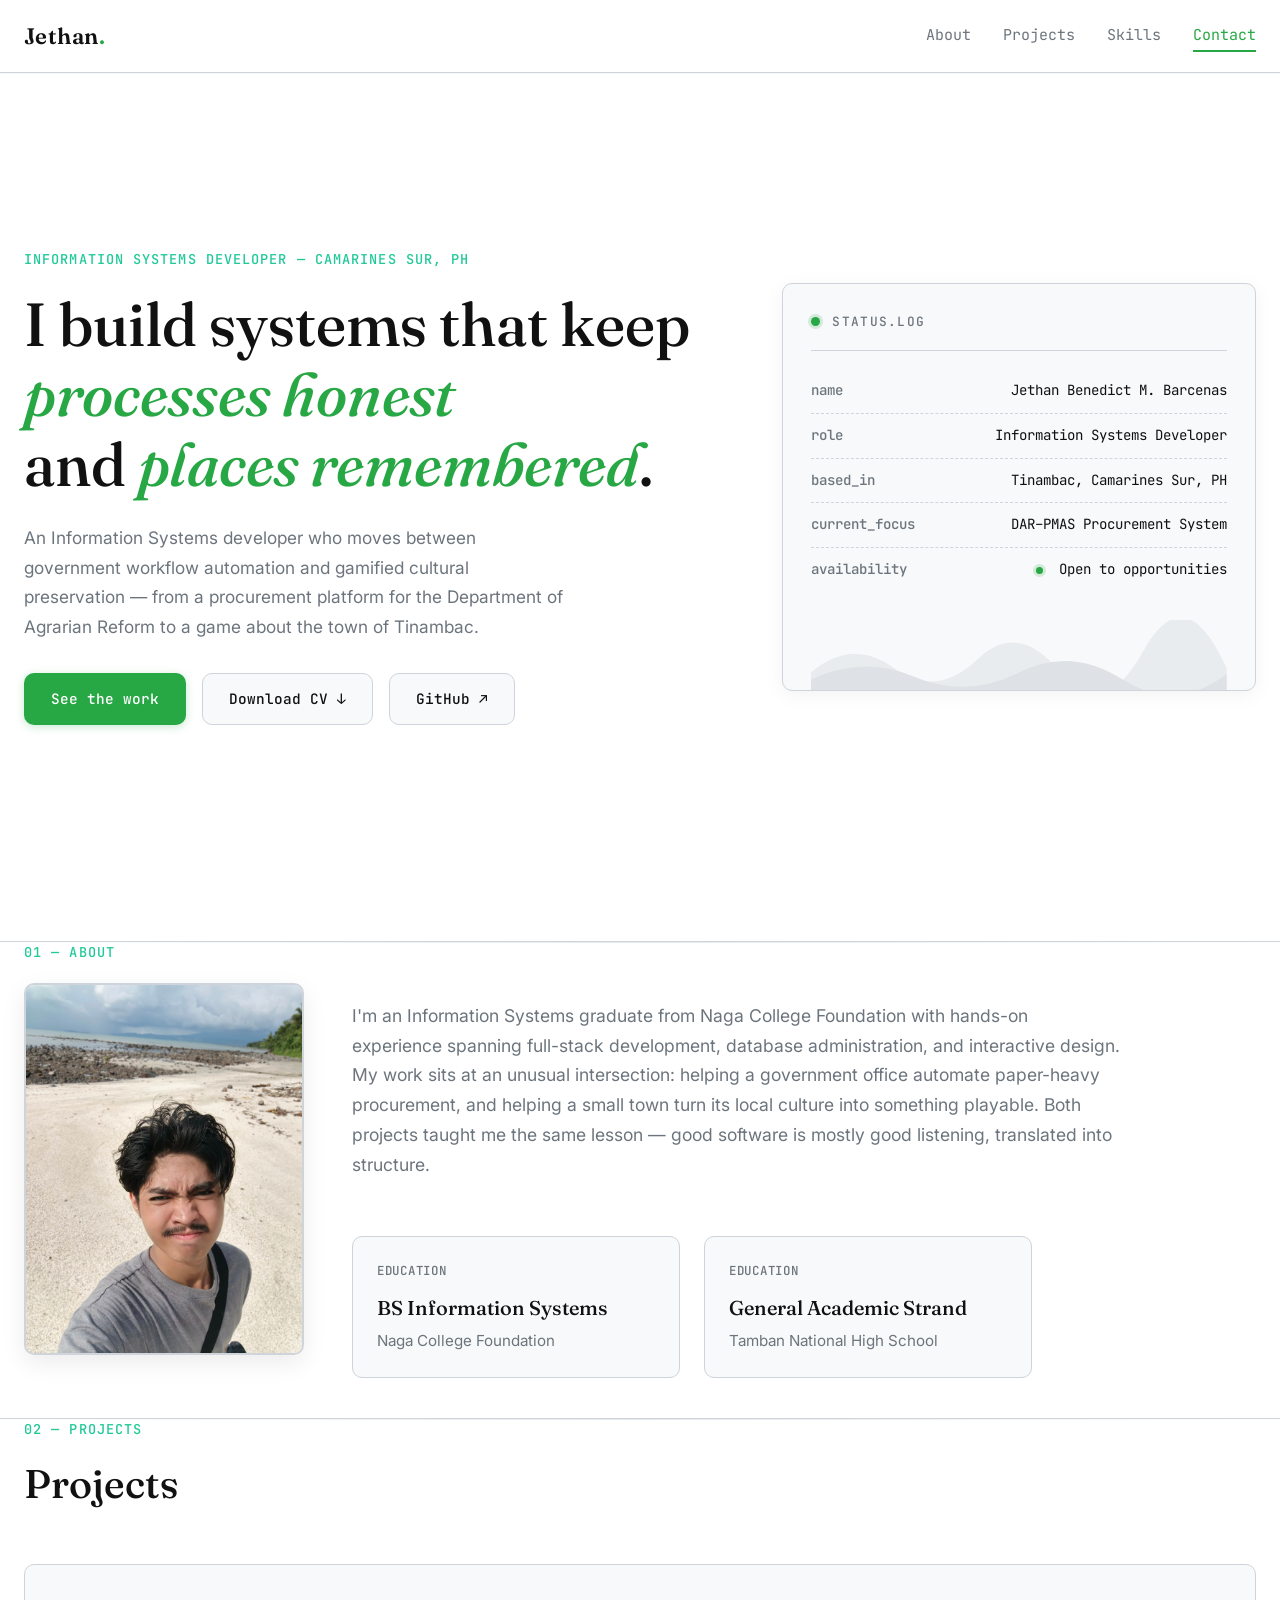
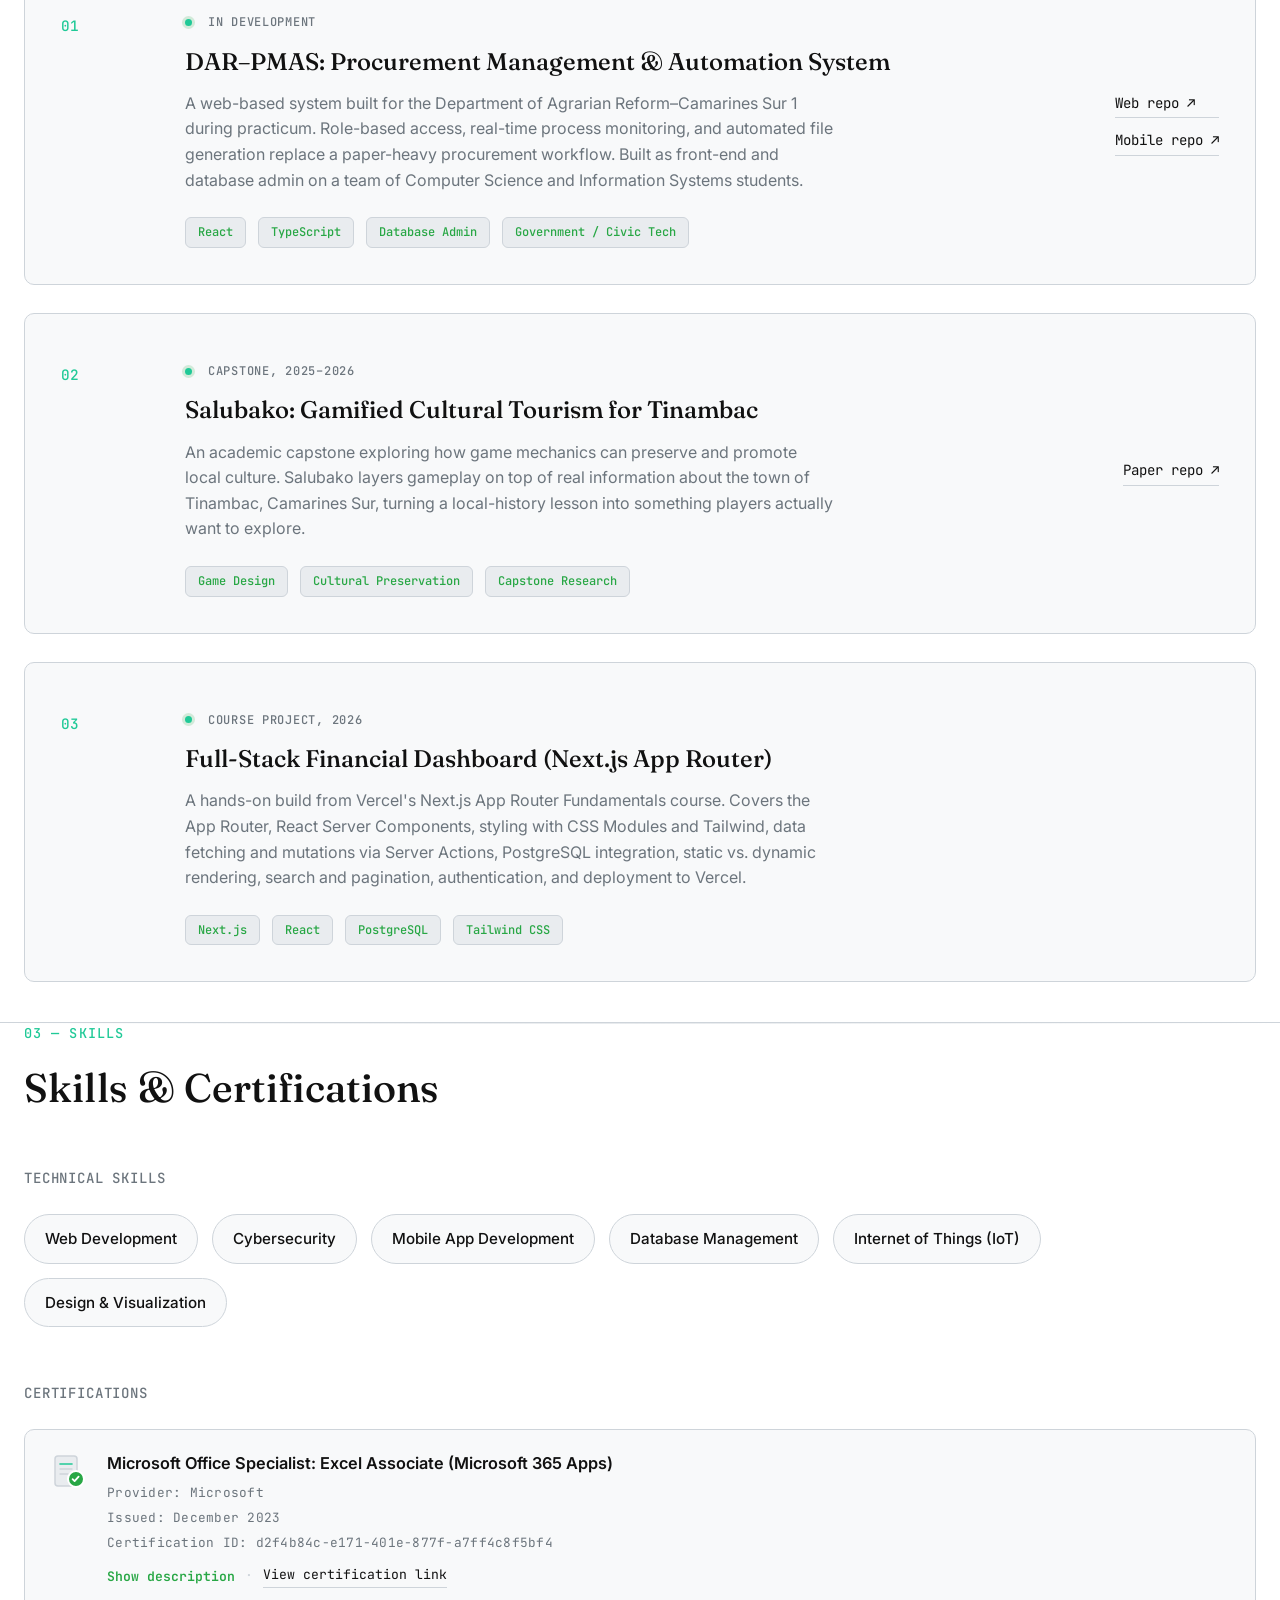
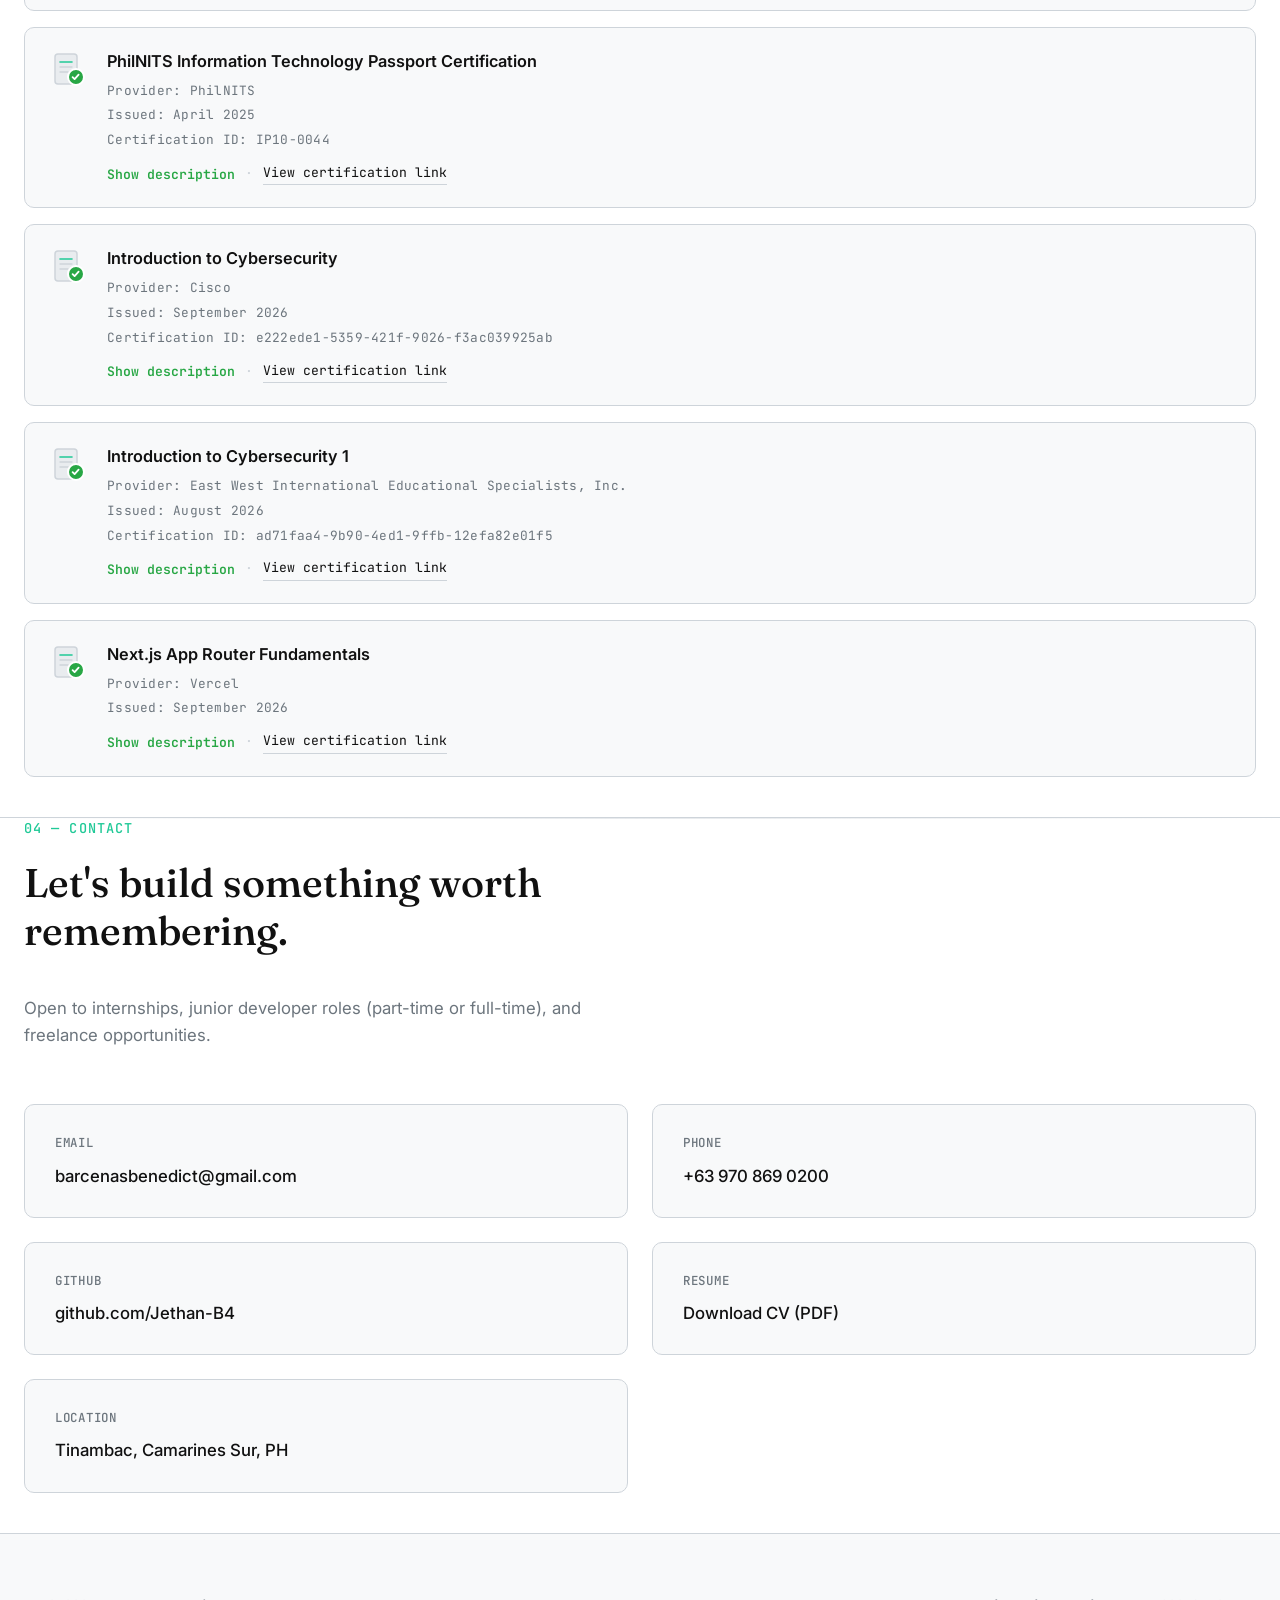
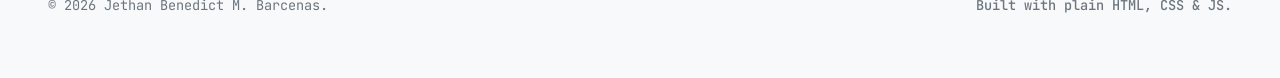
==== index.html @ 7f9ec807 "Added favicon" ====
<!DOCTYPE html>
<html lang="en">
<head>
  <meta charset="UTF-8" />
  <meta name="viewport" content="width=device-width, initial-scale=1.0" />
  <title>Jethan Benedict Barcenas — Information Systems Developer</title>
  <meta name="description" content="Portfolio of Jethan Benedict M. Barcenas, an Information Systems developer building civic and cultural software from Camarines Sur, Philippines." />

  <!-- Fonts: Fraunces (display), Inter (body), JetBrains Mono (labels/data) -->
  <link rel="preconnect" href="https://fonts.googleapis.com">
  <link rel="preconnect" href="https://fonts.gstatic.com" crossorigin>
  <link href="https://fonts.googleapis.com/css2?family=Fraunces:ital,opsz,wght@0,9..144,400;0,9..144,500;0,9..144,600;1,9..144,500&family=Inter:wght@400;500;600&family=JetBrains+Mono:wght@400;500&display=swap" rel="stylesheet">
  <link rel="icon" href="public/favicon_portfolio_jb.png" type="image/png" />

  <link rel="stylesheet" href="styles.css" />
</head>
<body>

  <!-- ============ NAV ============ -->
  <header class="site-header">
    <div class="wrap header-inner">
      <a href="#top" class="brand">Jethan<span class="brand-dot">.</span></a>

      <nav class="nav" id="nav">
        <a href="#about">About</a>
        <a href="#work">Projects</a>
        <a href="#skills">Skills</a>
        <a href="#contact">Contact</a>
      </nav>

      <button class="nav-toggle" id="navToggle" aria-label="Toggle navigation" aria-expanded="false">
        <span></span><span></span><span></span>
      </button>
    </div>
  </header>

  <main id="top">

    <!-- ============ HERO ============ -->
    <section class="hero wrap" id="hero">
      <div class="hero-text">
        <p class="eyebrow">Information Systems Developer &mdash; Camarines Sur, PH</p>
        <h1 class="hero-title">
          I build systems that keep <em>processes honest</em><br class="lb" />
          and <em>places remembered</em>.
        </h1>
        <p class="hero-sub">
          An Information Systems developer who moves between government workflow automation
          and gamified cultural preservation &mdash; from a procurement platform for the
          Department of Agrarian Reform to a game about the town of Tinambac.
        </p>
        <div class="hero-actions">
          <a href="#work" class="btn btn-primary">See the work</a>
          <a href="/public/ats-cv.pdf" download="Jethan-Barcenas-CV.pdf" class="btn btn-ghost">Download CV ↓</a>
          <a href="https://github.com/Jethan-B4" target="_blank" rel="noopener" class="btn btn-ghost">GitHub ↗</a>
        </div>
      </div>

      <!-- Signature element: system status readout -->
      <div class="status-panel" aria-label="Profile summary">
        <div class="status-row status-head">
          <span class="dot dot-live"></span>
          <span>STATUS.LOG</span>
        </div>
        <dl class="status-list">
          <div class="status-item">
            <dt>name</dt>
            <dd>Jethan Benedict M. Barcenas</dd>
          </div>
          <div class="status-item">
            <dt>role</dt>
            <dd>Information Systems Developer</dd>
          </div>
          <div class="status-item">
            <dt>based_in</dt>
            <dd>Tinambac, Camarines Sur, PH</dd>
          </div>
          <div class="status-item">
            <dt>current_focus</dt>
            <dd>DAR&ndash;PMAS Procurement System</dd>
          </div>
          <div class="status-item">
            <dt>availability</dt>
            <dd><span class="dot dot-live small"></span> Open to opportunities</dd>
          </div>
        </dl>
        <svg class="contour" viewBox="0 0 400 80" preserveAspectRatio="none" aria-hidden="true">
          <path d="M0 60 Q 40 20 80 55 T 160 45 T 240 60 T 320 35 T 400 55 V80 H0 Z" fill="var(--surface-2)"/>
          <path d="M0 68 Q 50 40 100 65 T 200 60 T 300 68 T 400 62 V80 H0 Z" fill="var(--surface-3)"/>
        </svg>
      </div>
    </section>

    <!-- ============ ABOUT ============ -->
    <section class="about wrap" id="about">
      <p class="section-label">01 — About</p>
      <div class="about-content">
        <div class="about-photo">
          <img src="public/pfp.jpg" alt="Jethan Benedict Barcenas" class="profile-photo" />
        </div>
        <div class="about-text-content">
          <p class="about-text">
            I'm an Information Systems graduate from Naga College Foundation with hands-on experience
            spanning full-stack development, database administration, and interactive design. My work
            sits at an unusual intersection: helping a government office automate paper-heavy procurement,
            and helping a small town turn its local culture into something playable. Both projects taught
            me the same lesson &mdash; good software is mostly good listening, translated into structure.
          </p>
          <div class="about-grid">
            <div class="about-card">
              <p class="about-card-label">Education</p>
              <p class="about-card-title">BS Information Systems</p>
              <p class="about-card-sub">Naga College Foundation</p>
            </div>
            <div class="about-card">
              <p class="about-card-label">Education</p>
              <p class="about-card-title">General Academic Strand</p>
              <p class="about-card-sub">Tamban National High School</p>
            </div>
          </div>
        </div>
      </div>
    </section>

    <!-- ============ WORK / PROJECTS ============ -->
    <section class="work wrap" id="work">
      <p class="section-label">02 — Projects</p>
      <h2 class="section-title">Projects</h2>

      <!-- Project cards are rendered by script.js from the PROJECTS array,
           so you can add/edit a project by editing only the data in script.js -->
      <div class="project-list" id="projectList"></div>
    </section>

    <!-- ============ SKILLS ============ -->
    <section class="skills wrap" id="skills">
      <p class="section-label">03 — Skills</p>
      <h2 class="section-title">Skills &amp; Certifications</h2>

      <div class="skills-grid">
        <div class="skills-col">
          <p class="skills-col-title">Technical Skills</p>
          <!-- Edit SKILLS array in script.js to change these -->
          <ul class="tag-list" id="skillList"></ul>
        </div>
        <div class="skills-col">
          <p class="skills-col-title">Certifications</p>
          <!-- Edit CERTS array in script.js to change these -->
          <ul class="stamp-list" id="certList"></ul>
        </div>
      </div>
    </section>

    <!-- ============ CONTACT ============ -->
    <section class="contact wrap" id="contact">
      <p class="section-label">04 — Contact</p>
      <h2 class="section-title contact-title">Let's build something worth remembering.</h2>
      <p class="contact-sub">Open to internships, junior developer roles (part-time or full-time), and freelance opportunities.</p>

      <div class="contact-grid">
        <a class="contact-link" href="mailto:barcenasbenedict@gmail.com" id="emailLink">
          <span class="contact-link-label">Email</span>
          <span class="contact-link-value">barcenasbenedict@gmail.com</span>
        </a>
        <a class="contact-link" href="tel:+639708690200">
          <span class="contact-link-label">Phone</span>
          <span class="contact-link-value">+63 970 869 0200</span>
        </a>
        <a class="contact-link" href="https://github.com/Jethan-B4" target="_blank" rel="noopener">
          <span class="contact-link-label">GitHub</span>
          <span class="contact-link-value">github.com/Jethan-B4</span>
        </a>
        <a class="contact-link" href="ats-cv.pdf" download="Jethan-Barcenas-CV.pdf">
          <span class="contact-link-label">Resume</span>
          <span class="contact-link-value">Download CV (PDF)</span>
        </a>
        <div class="contact-link contact-link-static">
          <span class="contact-link-label">Location</span>
          <span class="contact-link-value">Tinambac, Camarines Sur, PH</span>
        </div>
      </div>
    </section>

  </main>

  <footer class="site-footer">
    <div class="wrap footer-inner">
      <p>© <span id="year"></span> Jethan Benedict M. Barcenas.</p>
      <p class="footer-note">Built with plain HTML, CSS &amp; JS.</p>
    </div>
  </footer>

  <script src="script.js"></script>
</body>
</html>
---- styles.css ----
/* =========================================================
   DESIGN TOKENS
   Edit the values below to re-theme the entire site.
   ========================================================= */
:root {
  /* Colors */
  --bg: #ffffff;            /* white background */
  --surface: #f8f9fa;       /* card background */
  --surface-2: #e9ecef;     /* contour layer 1 */
  --surface-3: #dee2e6;     /* contour layer 2 */
  --border: #ced4da;

  --text: #111111;          /* black main text */
  --text-muted: #6c757d;

  --accent: #28a745;        /* green */
  --accent-soft: #5cb85c;
  --accent-2: #20c997;      /* teal green */

  /* Type */
  --font-display: "Fraunces", Georgia, serif;
  --font-body: "Inter", system-ui, -apple-system, sans-serif;
  --font-mono: "JetBrains Mono", ui-monospace, Menlo, monospace;

  /* Layout */
  --wrap: 100%;
  --radius: 10px;
}

/* =========================================================
   RESET & BASE
   ========================================================= */
* { box-sizing: border-box; }

html {
  scroll-behavior: smooth;
}

@media (prefers-reduced-motion: reduce) {
  html { scroll-behavior: auto; }
  * { animation-duration: 0.001ms !important; animation-iteration-count: 1 !important; transition-duration: 0.001ms !important; }
}

body {
  margin: 0;
  background: var(--bg);
  color: var(--text);
  font-family: var(--font-body);
  line-height: 1.55;
  -webkit-font-smoothing: antialiased;
}

a { color: inherit; text-decoration: none; }
ul { list-style: none; margin: 0; padding: 0; }

.wrap {
  max-width: var(--wrap);
  margin: 0 auto;
  padding: 0 24px;
}

:focus-visible {
  outline: 2px solid var(--accent);
  outline-offset: 4px;
}

/* =========================================================
   HEADER / NAV
   ========================================================= */
.site-header {
  position: sticky;
  top: 0;
  z-index: 50;
  background: rgba(255, 255, 255, 0.9);
  backdrop-filter: blur(12px);
  border-bottom: 1px solid var(--border);
  box-shadow: 0 1px 0 rgba(0, 0, 0, 0.03);
}

.header-inner {
  display: flex;
  align-items: center;
  justify-content: space-between;
  height: 72px;
}

.brand {
  font-family: var(--font-display);
  font-weight: 600;
  font-size: 1.4rem;
  letter-spacing: 0.02em;
  transition: color 0.2s ease;
}
.brand:hover { color: var(--accent); }
.brand-dot { color: var(--accent); }

.nav {
  display: flex;
  gap: 32px;
  font-size: 0.94rem;
  font-family: var(--font-mono);
}

.nav a {
  color: var(--text-muted);
  transition: color 0.2s ease;
  position: relative;
}
.nav a:hover { color: var(--accent); }
.nav a.is-active { color: var(--accent); }
.nav a::after {
  content: '';
  position: absolute;
  bottom: -4px;
  left: 0;
  width: 0;
  height: 2px;
  background: var(--accent);
  transition: width 0.2s ease;
}
.nav a:hover::after { width: 100%; }
.nav a.is-active::after { width: 100%; }

.nav-toggle {
  display: none;
  flex-direction: column;
  gap: 6px;
  background: none;
  border: none;
  cursor: pointer;
  padding: 10px;
  border-radius: 6px;
  transition: background 0.2s ease;
}
.nav-toggle:hover { background: var(--surface-2); }
.nav-toggle span {
  width: 24px;
  height: 2px;
  background: var(--text);
  display: block;
  transition: background 0.2s ease;
}

/* =========================================================
   HERO
   ========================================================= */
.hero {
  display: grid;
  grid-template-columns: 1.2fr 0.8fr;
  gap: 48px;
  align-items: center;
  padding: 48px 24px;
  /* Desktop: fill exactly what's left below the 72px sticky header,
     so the whole hero is visible without scrolling. Overridden back
     to a natural, scrollable height on mobile below. */
  min-height: calc(100vh - 72px);
}

.eyebrow {
  font-family: var(--font-mono);
  color: var(--accent-2);
  font-size: 0.85rem;
  letter-spacing: 0.08em;
  text-transform: uppercase;
  margin: 0 0 20px;
  font-weight: 500;
}

.hero-title {
  font-family: var(--font-display);
  font-weight: 500;
  font-size: clamp(2.5rem, 5vw, 3.8rem);
  line-height: 1.15;
  margin: 0 0 24px;
}
.hero-title em {
  font-style: italic;
  color: var(--accent);
}

.hero-sub {
  color: var(--text-muted);
  max-width: 50ch;
  font-size: 1.08rem;
  line-height: 1.7;
  margin: 0 0 32px;
}

.hero-actions {
  display: flex;
  gap: 16px;
  flex-wrap: wrap;
}

.btn {
  display: inline-flex;
  align-items: center;
  gap: 8px;
  padding: 14px 26px;
  border-radius: var(--radius);
  font-family: var(--font-mono);
  font-size: 0.9rem;
  transition: transform 0.2s ease, background 0.2s ease, border-color 0.2s ease, box-shadow 0.2s ease;
  border: 1px solid transparent;
  font-weight: 500;
}
.btn-primary {
  background: var(--accent);
  color: #ffffff;
  box-shadow: 0 2px 8px rgba(40, 167, 69, 0.25);
}
.btn-primary:hover { transform: translateY(-2px); background: var(--accent-soft); box-shadow: 0 4px 12px rgba(40, 167, 69, 0.35); }

.btn-ghost {
  border-color: var(--border);
  color: var(--text);
  background: var(--surface);
}
.btn-ghost:hover { border-color: var(--accent); color: var(--accent); background: var(--surface-2); }

/* --- Status panel (hero signature element) --- */
.status-panel {
  position: relative;
  background: var(--surface);
  border: 1px solid var(--border);
  border-radius: var(--radius);
  padding: 28px 28px 0;
  overflow: hidden;
  font-family: var(--font-mono);
  box-shadow: 0 4px 20px rgba(0, 0, 0, 0.05);
}

.status-row {
  display: flex;
  align-items: center;
  gap: 12px;
}

.status-head {
  font-size: 0.8rem;
  letter-spacing: 0.1em;
  color: var(--text-muted);
  padding-bottom: 18px;
  border-bottom: 1px solid var(--border);
  margin-bottom: 18px;
  font-weight: 500;
}

.dot {
  width: 9px;
  height: 9px;
  border-radius: 50%;
  background: var(--accent-2);
  box-shadow: 0 0 0 3px rgba(40, 167, 69, 0.18);
}
.dot-live { background: #28a745; box-shadow: 0 0 0 3px rgba(40, 167, 69, 0.18); }
.dot.small { width: 7px; height: 7px; display: inline-block; margin-right: 8px; }

.status-list { margin: 0; padding-bottom: 20px; }

.status-item {
  display: flex;
  justify-content: space-between;
  gap: 16px;
  padding: 11px 0;
  border-bottom: 1px dashed var(--border);
  font-size: 0.88rem;
}
.status-item:last-child { border-bottom: none; }

.status-item dt { color: var(--text-muted); font-weight: 500; }
.status-item dd { margin: 0; text-align: right; color: var(--text); font-weight: 400; }

.contour {
  display: block;
  width: 100%;
  height: 70px;
  margin-top: 8px;
}

/* =========================================================
   SECTION SHARED
   ========================================================= */
section {
  padding: 120px 24px;
  border-top: 1px solid var(--border);
  position: relative;
}
section::before {
  content: '';
  position: absolute;
  top: 0;
  left: 0;
  right: 0;
  height: 1px;
  background: linear-gradient(to right, transparent, var(--border), transparent);
  opacity: 0.5;
}
.hero { border-top: none; }
.hero::before { display: none; }

/* Add spacing around section borders */
section:not(.hero) {
  margin-top: 40px;
  margin-bottom: 40px;
}

.section-label {
  font-family: var(--font-mono);
  color: var(--accent-2);
  font-size: 0.85rem;
  letter-spacing: 0.08em;
  text-transform: uppercase;
  margin: 0 0 20px;
  font-weight: 500;
}

.section-title {
  font-family: var(--font-display);
  font-weight: 500;
  font-size: clamp(1.8rem, 3.5vw, 2.5rem);
  margin: 0 0 56px;
  line-height: 1.2;
}

/* =========================================================
   ABOUT
   ========================================================= */
.about-content {
  display: grid;
  grid-template-columns: 280px 1fr;
  gap: 48px;
  align-items: start;
}

.about-photo {
  position: sticky;
  top: 100px;
}

.profile-photo {
  width: 100%;
  height: auto;
  border-radius: var(--radius);
  border: 2px solid var(--border);
  box-shadow: 0 8px 24px rgba(0, 0, 0, 0.08);
  transition: transform 0.3s ease, box-shadow 0.3s ease;
}
.profile-photo:hover {
  transform: translateY(-4px);
  box-shadow: 0 12px 32px rgba(0, 0, 0, 0.12);
}

.about-text-content {
  display: flex;
  flex-direction: column;
}

.about-text {
  max-width: 70ch;
  color: var(--text-muted);
  font-size: 1.1rem;
  line-height: 1.7;
  margin-bottom: 56px;
}

.about-grid {
  display: grid;
  grid-template-columns: repeat(2, minmax(0, 1fr));
  gap: 24px;
  max-width: 680px;
}

.about-card {
  background: var(--surface);
  border: 1px solid var(--border);
  border-radius: var(--radius);
  padding: 24px;
  transition: transform 0.2s ease, box-shadow 0.2s ease;
}
.about-card:hover {
  transform: translateY(-2px);
  box-shadow: 0 4px 16px rgba(0, 0, 0, 0.06);
}
.about-card-label {
  font-family: var(--font-mono);
  font-size: 0.78rem;
  color: var(--text-muted);
  margin: 0 0 12px;
  text-transform: uppercase;
  letter-spacing: 0.06em;
  font-weight: 500;
}
.about-card-title {
  font-family: var(--font-display);
  font-size: 1.25rem;
  margin: 0 0 6px;
  font-weight: 500;
}
.about-card-sub {
  color: var(--text-muted);
  font-size: 0.95rem;
  margin: 0;
}

/* =========================================================
   PROJECTS
   Populated dynamically — see .project-card template in script.js
   ========================================================= */
.project-list {
  display: flex;
  flex-direction: column;
  gap: 28px;
}

.project-card {
  display: grid;
  grid-template-columns: 92px 1fr auto;
  gap: 32px;
  align-items: start;
  background: var(--surface);
  border: 1px solid var(--border);
  border-radius: var(--radius);
  padding: 36px;
  transition: border-color 0.2s ease, transform 0.2s ease, box-shadow 0.2s ease;
}
.project-card:hover {
  border-color: var(--accent-2);
  transform: translateY(-3px);
  box-shadow: 0 6px 20px rgba(0, 0, 0, 0.08);
}

.project-index {
  font-family: var(--font-mono);
  color: var(--accent-2);
  font-size: 0.9rem;
  font-weight: 500;
}

.project-status {
  display: inline-flex;
  align-items: center;
  gap: 8px;
  font-family: var(--font-mono);
  font-size: 0.75rem;
  letter-spacing: 0.06em;
  text-transform: uppercase;
  color: var(--text-muted);
  margin-bottom: 14px;
  font-weight: 500;
}

.project-title {
  font-family: var(--font-display);
  font-size: 1.5rem;
  margin: 0 0 14px;
  font-weight: 500;
  line-height: 1.3;
}

.project-desc {
  color: var(--text-muted);
  margin: 0 0 24px;
  max-width: 65ch;
  line-height: 1.6;
  font-size: 1rem;
}

.project-tags {
  display: flex;
  flex-wrap: wrap;
  gap: 12px;
}

.project-tag {
  font-family: var(--font-mono);
  font-size: 0.75rem;
  color: var(--accent);
  border: 1px solid var(--border);
  border-radius: 6px;
  padding: 5px 12px;
  background: var(--surface-2);
  font-weight: 500;
}

.project-links {
  display: flex;
  flex-direction: column;
  gap: 12px;
  align-self: center;
}

.project-links a {
  font-family: var(--font-mono);
  font-size: 0.88rem;
  color: var(--text);
  border-bottom: 1px solid var(--border);
  padding-bottom: 3px;
  white-space: nowrap;
  transition: color 0.2s ease, border-color 0.2s ease;
}
.project-links a:hover { color: var(--accent); border-color: var(--accent); }

/* =========================================================
   SKILLS
   ========================================================= */
.skills-grid {
  display: flex;
  flex-direction: column;
  gap: 56px;
  width: 100%;
}

.skills-col-title {
  font-family: var(--font-mono);
  font-size: 0.88rem;
  color: var(--text-muted);
  text-transform: uppercase;
  letter-spacing: 0.06em;
  margin: 0 0 24px;
  font-weight: 500;
}

.tag-list {
  display: flex;
  flex-wrap: wrap;
  gap: 14px;
}

.tag-list li {
  background: var(--surface);
  border: 1px solid var(--border);
  border-radius: 999px;
  padding: 12px 20px;
  font-size: 0.95rem;
  transition: border-color 0.2s ease, background 0.2s ease;
  font-weight: 500;
}
.tag-list li:hover {
  border-color: var(--accent);
  background: var(--surface-2);
}

.stamp-list {
  display: flex;
  flex-direction: column;
  gap: 16px;
  width: 100%;
}

.cert-card {
  display: flex;
  align-items: flex-start;
  gap: 18px;
  background: var(--surface);
  border: 1px solid var(--border);
  border-radius: var(--radius);
  padding: 22px 24px;
  transition: border-color 0.2s ease, box-shadow 0.2s ease;
  width: 100%;
}
.cert-card:hover {
  border-color: var(--accent-2);
  box-shadow: 0 4px 16px rgba(0, 0, 0, 0.05);
}

.cert-icon-wrap {
  flex-shrink: 0;
  width: 40px;
  height: 40px;
}
.cert-icon { width: 100%; height: 100%; }

.cert-body {
  display: flex;
  flex-direction: column;
  gap: 5px;
  min-width: 0;
  flex: 1;
  width: 100%;
}

.cert-title {
  font-weight: 600;
  font-size: 1.02rem;
  line-height: 1.4;
  margin: 0 0 3px;
}

.cert-meta {
  font-family: var(--font-mono);
  font-size: 0.8rem;
  color: var(--text-muted);
  letter-spacing: 0.02em;
  margin: 0;
}

.cert-actions {
  display: flex;
  align-items: center;
  gap: 10px;
  margin-top: 8px;
  font-family: var(--font-mono);
  font-size: 0.82rem;
}

.cert-toggle {
  background: none;
  border: none;
  padding: 0;
  color: var(--accent);
  font-family: var(--font-mono);
  font-size: 0.82rem;
  font-weight: 600;
  cursor: pointer;
}
.cert-toggle:hover { color: var(--accent-soft); }

.cert-actions-sep { color: var(--border); }

.cert-link {
  color: var(--text);
  border-bottom: 1px solid var(--border);
  padding-bottom: 1px;
  transition: color 0.2s ease, border-color 0.2s ease;
}
.cert-link:hover { color: var(--accent); border-color: var(--accent); }

.cert-desc {
  margin: 10px 0 0;
  padding-top: 10px;
  border-top: 1px dashed var(--border);
  color: var(--text-muted);
  font-size: 0.92rem;
  line-height: 1.6;
  max-width: 100%;
  width: 100%;
}
.cert-desc[hidden] { display: none; }

/* =========================================================
   CONTACT
   ========================================================= */
.contact-title { max-width: 20ch; line-height: 1.2; }
.contact-sub {
  color: var(--text-muted);
  max-width: 55ch;
  margin: -16px 0 56px;
  font-size: 1.05rem;
  line-height: 1.6;
}

.contact-grid {
  display: grid;
  grid-template-columns: repeat(2, minmax(0, 1fr));
  gap: 24px;
}

.contact-link {
  display: flex;
  flex-direction: column;
  gap: 10px;
  background: var(--surface);
  border: 1px solid var(--border);
  border-radius: var(--radius);
  padding: 28px 30px;
  transition: border-color 0.2s ease, transform 0.2s ease, box-shadow 0.2s ease;
}
.contact-link:not(.contact-link-static):hover {
  border-color: var(--accent);
  transform: translateY(-2px);
  box-shadow: 0 4px 16px rgba(0, 0, 0, 0.06);
}

.contact-link-label {
  font-family: var(--font-mono);
  font-size: 0.78rem;
  color: var(--text-muted);
  text-transform: uppercase;
  letter-spacing: 0.06em;
  font-weight: 500;
}
.contact-link-value {
  font-size: 1.05rem;
  font-weight: 500;
}

/* =========================================================
   FOOTER
   ========================================================= */
.site-footer {
  border-top: 1px solid var(--border);
  padding: 48px 24px;
  background: var(--surface);
}
.footer-inner {
  display: flex;
  justify-content: space-between;
  flex-wrap: wrap;
  gap: 16px;
  color: var(--text-muted);
  font-family: var(--font-mono);
  font-size: 0.85rem;
  align-items: center;
}
.footer-note {
  font-weight: 500;
}

/* =========================================================
   SCROLL REVEAL (JS toggles .is-visible)
   ========================================================= */
.reveal {
  opacity: 0;
  transform: translateY(14px);
  transition: opacity 0.6s ease, transform 0.6s ease;
}
.reveal.is-visible {
  opacity: 1;
  transform: translateY(0);
}

/* =========================================================
   RESPONSIVE
   ========================================================= */
@media (max-width: 860px) {
  .hero {
    grid-template-columns: 1fr;
    padding: 100px 24px 80px;
    gap: 48px;
    min-height: auto;
  }

  .nav {
    position: absolute;
    top: 72px;
    left: 0;
    right: 0;
    background: var(--bg);
    border-bottom: 1px solid var(--border);
    flex-direction: column;
    gap: 0;
    padding: 12px 24px 20px;
    display: none;
    box-shadow: 0 4px 12px rgba(0, 0, 0, 0.08);
  }
  .nav.is-open { display: flex; }
  .nav a { padding: 14px 0; border-bottom: 1px solid var(--border); }
  .nav a:last-child { border-bottom: none; }
  .nav a::after { display: none; }

  .nav-toggle { display: flex; }

  .about-content {
    grid-template-columns: 1fr;
    gap: 32px;
  }

  .about-photo {
    position: static;
    max-width: 280px;
    margin: 0 auto;
  }

  .about-grid,
  .contact-grid {
    grid-template-columns: 1fr;
  }

  .skills-grid {
    gap: 40px;
  }

  .cert-card {
    flex-direction: column;
    gap: 16px;
  }

  .cert-icon-wrap {
    width: 36px;
    height: 36px;
  }

  .project-card {
    grid-template-columns: 1fr;
    gap: 20px;
    padding: 28px;
  }
  .project-links {
    flex-direction: row;
    flex-wrap: wrap;
  }

  section {
    padding: 80px 24px;
    margin-top: 30px;
    margin-bottom: 30px;
  }
}

@media (max-width: 480px) {
  .hero {
    padding: 80px 20px 60px;
  }

  .hero-title {
    font-size: 2rem;
  }

  .btn {
    padding: 12px 20px;
    font-size: 0.85rem;
  }

  .status-panel {
    padding: 20px;
  }

  .about-content {
    gap: 24px;
  }

  .about-photo {
    max-width: 200px;
  }

  .cert-card {
    padding: 18px 20px;
  }

  .cert-icon-wrap {
    width: 32px;
    height: 32px;
  }

  .project-card {
    padding: 24px;
  }

  .contact-link {
    padding: 24px;
  }

  section {
    padding: 60px 20px;
    margin-top: 20px;
    margin-bottom: 20px;
  }

  .site-footer {
    padding: 36px 20px;
  }
}
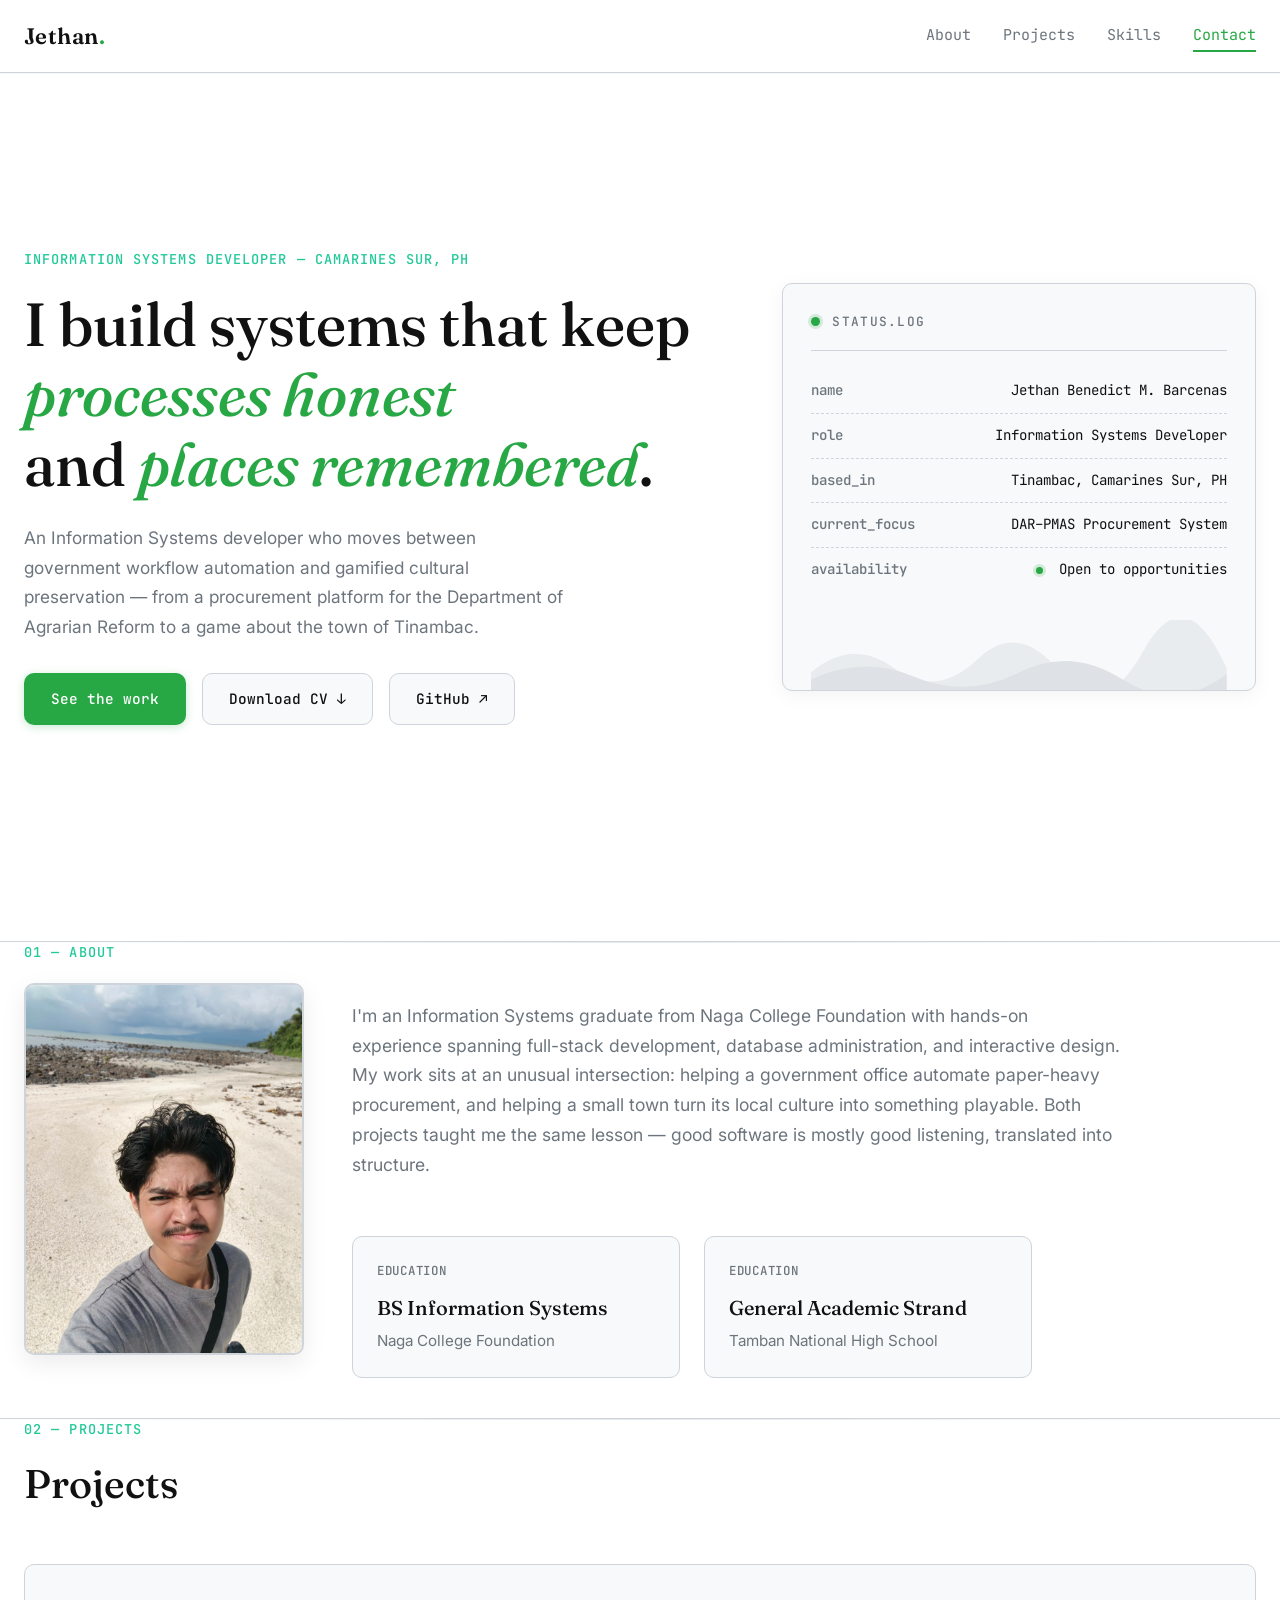
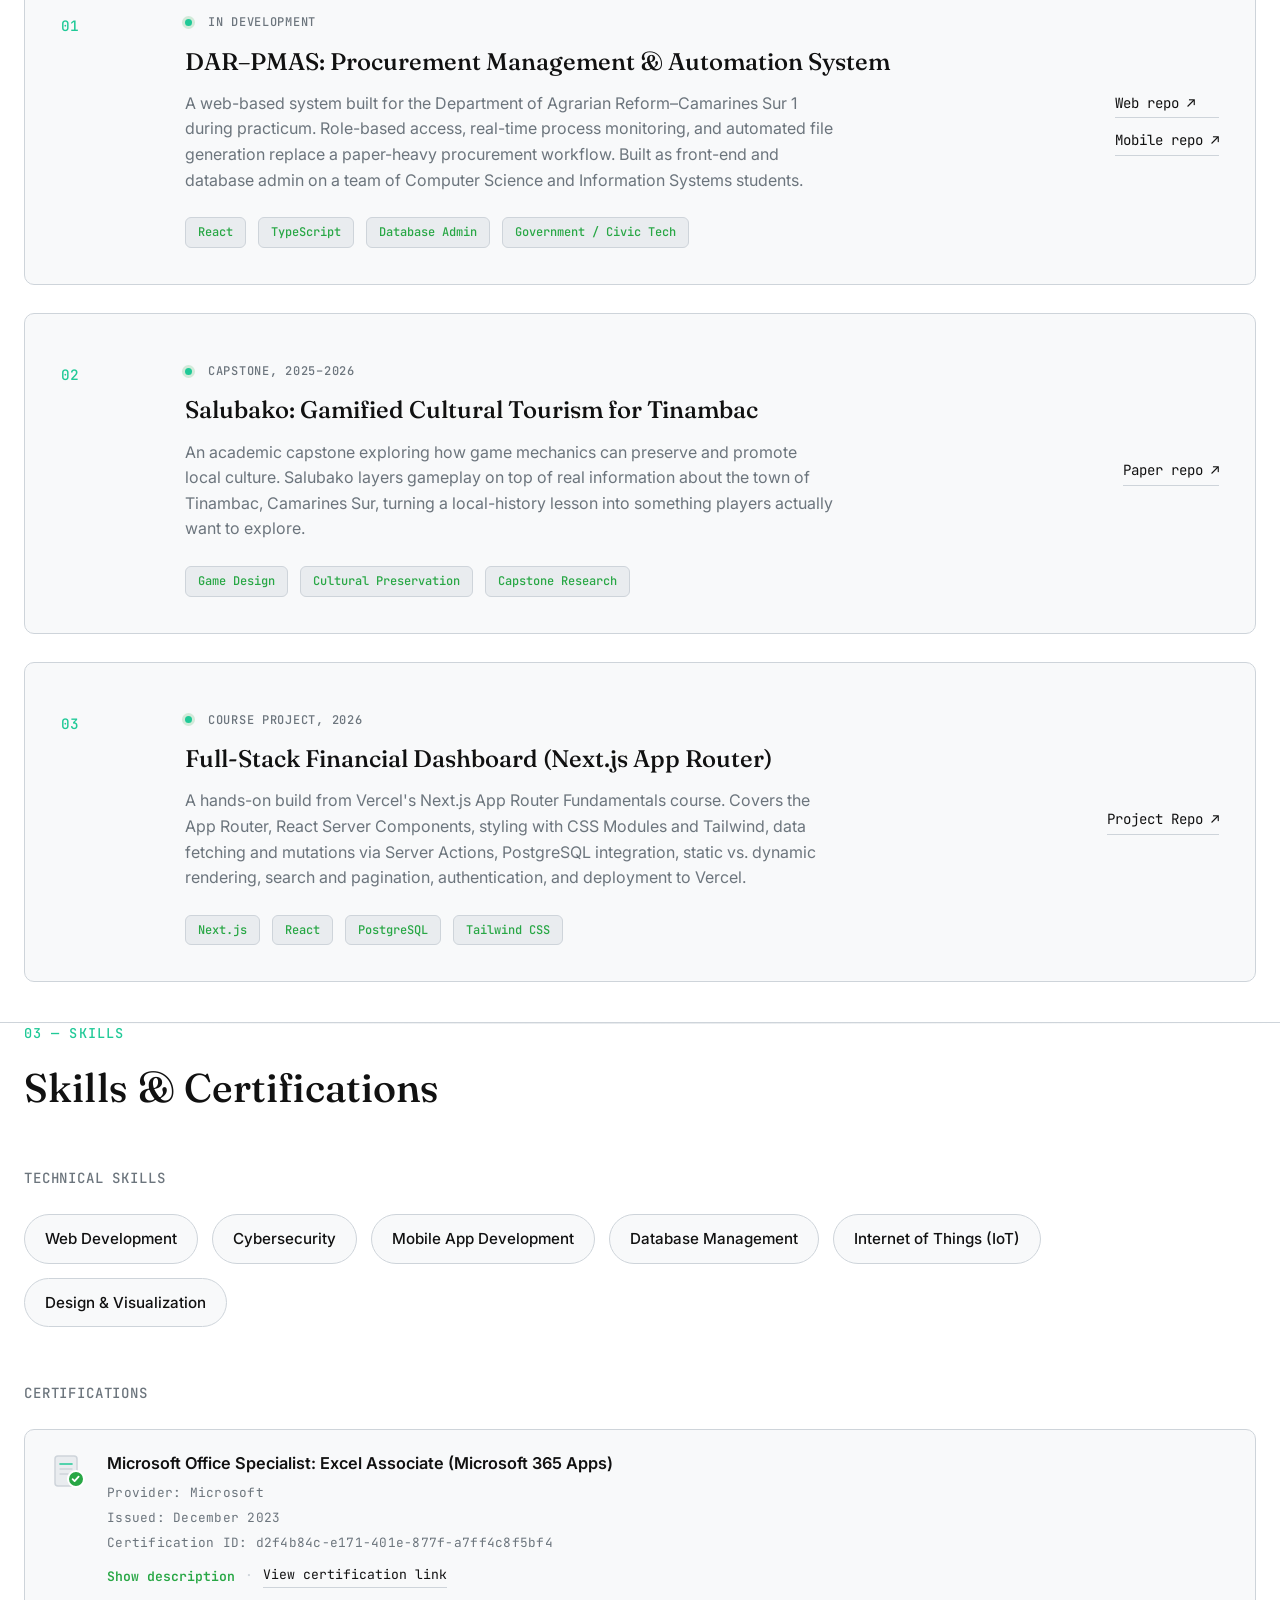
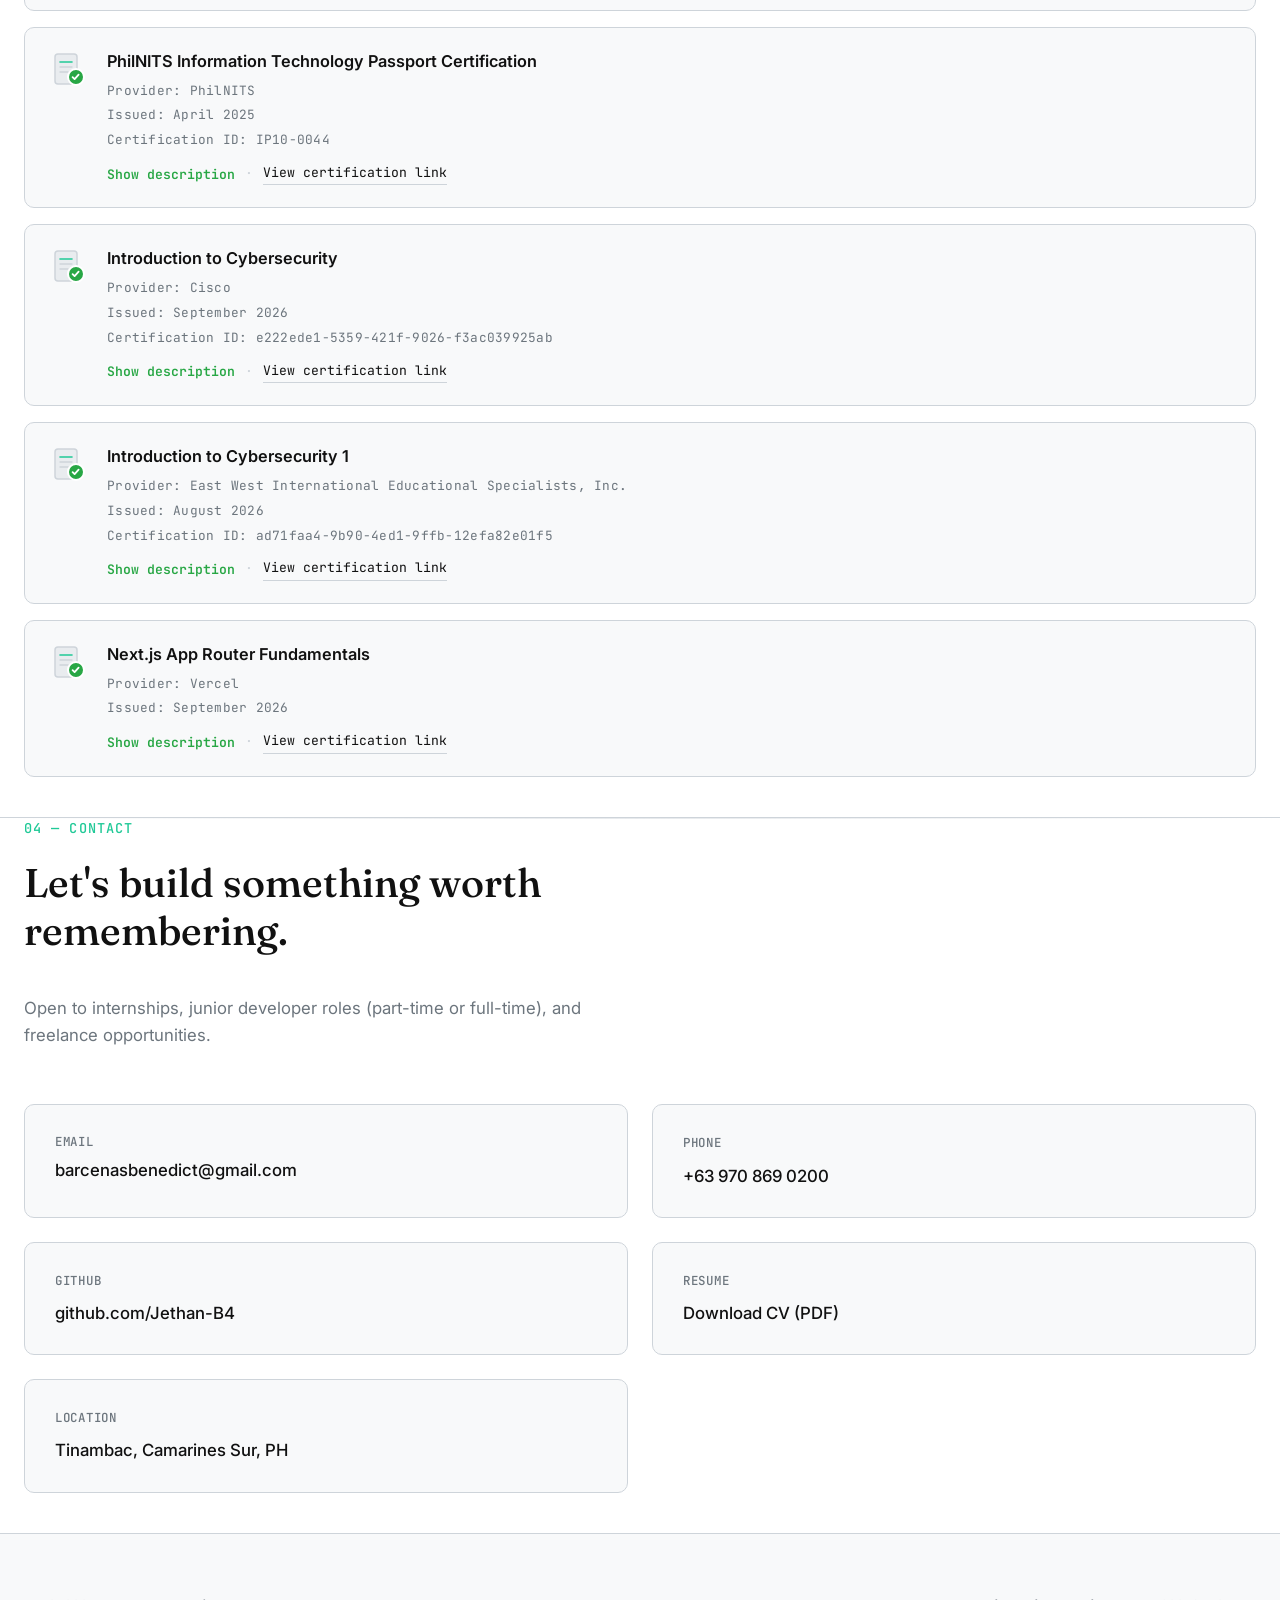
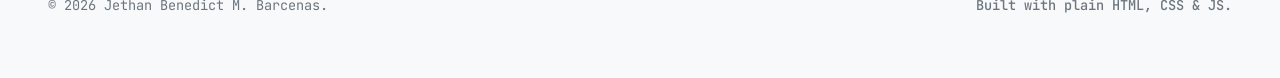
==== commit 7b1b040e: "Added next.js repo, contact function (WIP)" ====
--- a/index.html
+++ b/index.html
@@ -15,6 +15,9 @@
   <link rel="stylesheet" href="styles.css" />
 </head>
 <body>
+
+  <!-- Toast notifications: script.js fills this in after a contact-form submit -->
+  <div id="toastContainer" class="toast-container" aria-live="polite" aria-atomic="true"></div>
 
   <!-- ============ NAV ============ -->
   <header class="site-header">
@@ -158,10 +161,10 @@
       <p class="contact-sub">Open to internships, junior developer roles (part-time or full-time), and freelance opportunities.</p>
 
       <div class="contact-grid">
-        <a class="contact-link" href="mailto:barcenasbenedict@gmail.com" id="emailLink">
+        <button class="contact-link" id="emailBtn" type="button">
           <span class="contact-link-label">Email</span>
           <span class="contact-link-value">barcenasbenedict@gmail.com</span>
-        </a>
+        </button>
         <a class="contact-link" href="tel:+639708690200">
           <span class="contact-link-label">Phone</span>
           <span class="contact-link-value">+63 970 869 0200</span>
@@ -183,6 +186,73 @@
 
   </main>
 
+  <!-- Contact Modal -->
+  <div id="contactModal" class="modal" role="dialog" aria-modal="true" aria-labelledby="modalTitle">
+    <div class="modal-overlay" id="modalOverlay"></div>
+    <div class="modal-content">
+      <div class="modal-header">
+        <h2 id="modalTitle" class="modal-title">Send a Message</h2>
+        <button type="button" class="modal-close" id="modalClose" aria-label="Close modal">
+          <svg width="24" height="24" viewBox="0 0 24 24" fill="none" stroke="currentColor" stroke-width="2" stroke-linecap="round" stroke-linejoin="round">
+            <line x1="18" y1="6" x2="6" y2="18"></line>
+            <line x1="6" y1="6" x2="18" y2="18"></line>
+          </svg>
+        </button>
+      </div>
+      
+      <!--
+        TODO: replace YOUR_EMAIL_HERE with your real address (both here and in
+        the FORM_ENDPOINT constant in script.js). FormSubmit.co requires no
+        signup — your first real submission triggers a one-time confirmation
+        email you click to activate the address. See the chat reply for
+        alternatives if you'd rather not use FormSubmit.
+
+        The action/method below are a no-JS fallback only (FormSubmit redirects
+        to a plain thank-you page in that case). With JS enabled, script.js
+        intercepts the submit and posts to the AJAX endpoint instead so it can
+        show the success/failed/error toast.
+      -->
+      <form
+        id="contactForm"
+        class="contact-form"
+        action="https://formsubmit.co/barcenasbenedict@gmail.com"
+        method="POST"
+      >
+        <div class="form-group">
+          <label for="name" class="form-label">Name</label>
+          <input type="text" id="name" name="name" class="form-input" required placeholder="Your name">
+        </div>
+        
+        <div class="form-group">
+          <label for="email" class="form-label">Email</label>
+          <input type="email" id="email" name="email" class="form-input" required placeholder="your.email@example.com">
+        </div>
+        
+        <div class="form-group">
+          <label for="subject" class="form-label">Subject</label>
+          <input type="text" id="subject" name="subject" class="form-input" required placeholder="Subject of your message">
+        </div>
+        
+        <div class="form-group">
+          <label for="message" class="form-label">Message</label>
+          <textarea id="message" name="message" class="form-textarea" required placeholder="Your message here..." rows="5"></textarea>
+        </div>
+
+        <!-- FormSubmit.co config fields: https://formsubmit.co/documentation -->
+        <input type="hidden" name="_subject" value="New message from portfolio contact form">
+        <input type="hidden" name="_template" value="table">
+        <input type="hidden" name="_captcha" value="false">
+        <!-- Honeypot: left blank by humans, filled in by most spam bots -->
+        <input type="text" name="_honey" style="display:none" tabindex="-1" autocomplete="off">
+        
+        <div class="form-actions">
+          <button type="submit" class="btn btn-primary">Send Message</button>
+          <button type="button" class="btn btn-ghost" id="modalCancel">Cancel</button>
+        </div>
+      </form>
+    </div>
+  </div>
+
   <footer class="site-footer">
     <div class="wrap footer-inner">
       <p>© <span id="year"></span> Jethan Benedict M. Barcenas.</p>
--- a/styles.css
+++ b/styles.css
@@ -16,6 +16,9 @@
   --accent: #28a745;        /* green */
   --accent-soft: #5cb85c;
   --accent-2: #20c997;      /* teal green */
+
+  --warn: #f0ad4e;          /* amber — "failed" toast */
+  --danger: #dc3545;        /* red — "error" toast */
 
   /* Type */
   --font-display: "Fraunces", Georgia, serif;
@@ -665,11 +668,49 @@
   border-radius: var(--radius);
   padding: 28px 30px;
   transition: border-color 0.2s ease, transform 0.2s ease, box-shadow 0.2s ease;
-}
-.contact-link:not(.contact-link-static):hover {
+  text-align: left;
+  text-decoration: none;
+  color: inherit;
+  font-family: inherit;
+  width: 100%;
+}
+.contact-link:hover {
   border-color: var(--accent);
   transform: translateY(-2px);
   box-shadow: 0 4px 16px rgba(0, 0, 0, 0.06);
+}
+.contact-link:active {
+  transform: translateY(0);
+}
+
+.contact-link button {
+  background: none;
+  border: none;
+  padding: 0;
+  margin: 0;
+  cursor: pointer;
+  text-align: left;
+  font-family: inherit;
+  color: inherit;
+  width: 100%;
+  display: flex;
+  flex-direction: column;
+  gap: 10px;
+  padding: 28px 30px;
+  background: var(--surface);
+  border: 1px solid var(--border);
+  border-radius: var(--radius);
+  transition: border-color 0.2s ease, transform 0.2s ease, box-shadow 0.2s ease;
+  -webkit-appearance: none;
+  appearance: none;
+}
+.contact-link button:hover {
+  border-color: var(--accent);
+  transform: translateY(-2px);
+  box-shadow: 0 4px 16px rgba(0, 0, 0, 0.06);
+}
+.contact-link button:active {
+  transform: translateY(0);
 }
 
 .contact-link-label {
@@ -705,6 +746,245 @@
 }
 .footer-note {
   font-weight: 500;
+}
+
+/* =========================================================
+   CONTACT MODAL
+   ========================================================= */
+.modal {
+  display: none;
+  position: fixed;
+  top: 0;
+  left: 0;
+  right: 0;
+  bottom: 0;
+  z-index: 1000;
+  padding: 20px;
+}
+
+.modal.is-open {
+  display: flex;
+  align-items: center;
+  justify-content: center;
+}
+
+.modal-overlay {
+  position: absolute;
+  top: 0;
+  left: 0;
+  right: 0;
+  bottom: 0;
+  background: rgba(0, 0, 0, 0.5);
+  backdrop-filter: blur(4px);
+}
+
+.modal-content {
+  position: relative;
+  background: var(--bg);
+  border: 1px solid var(--border);
+  border-radius: var(--radius);
+  max-width: 500px;
+  width: 100%;
+  max-height: 90vh;
+  overflow-y: auto;
+  box-shadow: 0 20px 60px rgba(0, 0, 0, 0.3);
+  animation: modalSlideIn 0.3s ease;
+}
+
+@keyframes modalSlideIn {
+  from {
+    opacity: 0;
+    transform: translateY(-20px) scale(0.95);
+  }
+  to {
+    opacity: 1;
+    transform: translateY(0) scale(1);
+  }
+}
+
+.modal-header {
+  display: flex;
+  align-items: center;
+  justify-content: space-between;
+  padding: 24px 28px;
+  border-bottom: 1px solid var(--border);
+}
+
+.modal-title {
+  font-family: var(--font-display);
+  font-size: 1.5rem;
+  font-weight: 500;
+  margin: 0;
+  color: var(--text);
+}
+
+.modal-close {
+  background: none;
+  border: none;
+  cursor: pointer;
+  padding: 8px;
+  border-radius: 6px;
+  color: var(--text-muted);
+  transition: background 0.2s ease, color 0.2s ease;
+  display: flex;
+  align-items: center;
+  justify-content: center;
+}
+
+.modal-close:hover {
+  background: var(--surface-2);
+  color: var(--text);
+}
+
+.contact-form {
+  padding: 28px;
+}
+
+.form-group {
+  margin-bottom: 20px;
+}
+
+.form-label {
+  display: block;
+  font-family: var(--font-mono);
+  font-size: 0.85rem;
+  color: var(--text);
+  margin-bottom: 8px;
+  font-weight: 500;
+}
+
+.form-input,
+.form-textarea {
+  width: 100%;
+  padding: 12px 16px;
+  border: 1px solid var(--border);
+  border-radius: var(--radius);
+  background: var(--surface);
+  color: var(--text);
+  font-family: var(--font-body);
+  font-size: 1rem;
+  transition: border-color 0.2s ease, box-shadow 0.2s ease;
+}
+
+.form-input:focus,
+.form-textarea:focus {
+  outline: none;
+  border-color: var(--accent);
+  box-shadow: 0 0 0 3px rgba(40, 167, 69, 0.1);
+}
+
+.form-input::placeholder,
+.form-textarea::placeholder {
+  color: var(--text-muted);
+}
+
+.form-textarea {
+  resize: vertical;
+  min-height: 120px;
+}
+
+.form-actions {
+  display: flex;
+  gap: 12px;
+  justify-content: flex-end;
+  margin-top: 24px;
+}
+
+/* =========================================================
+   TOAST NOTIFICATIONS
+   JS adds a .toast to #toastContainer after the contact form
+   is submitted, typed success / failed / error. Auto-dismisses;
+   can also be closed by hand.
+   ========================================================= */
+.toast-container {
+  position: fixed;
+  top: 20px;
+  right: 20px;
+  z-index: 1100;
+  display: flex;
+  flex-direction: column;
+  gap: 12px;
+  width: 100%;
+  max-width: 360px;
+  pointer-events: none;
+}
+
+.toast {
+  display: flex;
+  align-items: flex-start;
+  gap: 12px;
+  padding: 16px 18px;
+  background: var(--bg);
+  border: 1px solid var(--border);
+  border-left: 3px solid var(--text-muted);
+  border-radius: var(--radius);
+  box-shadow: 0 10px 30px rgba(0, 0, 0, 0.12);
+  pointer-events: auto;
+  opacity: 0;
+  transform: translateX(16px);
+  transition: opacity 0.25s ease, transform 0.25s ease;
+}
+
+.toast.is-visible {
+  opacity: 1;
+  transform: translateX(0);
+}
+
+.toast--success { border-left-color: var(--accent); }
+.toast--failed  { border-left-color: var(--warn); }
+.toast--error   { border-left-color: var(--danger); }
+
+.toast-dot {
+  flex-shrink: 0;
+  width: 9px;
+  height: 9px;
+  margin-top: 5px;
+  border-radius: 50%;
+  background: var(--text-muted);
+}
+
+.toast--success .toast-dot { background: var(--accent); box-shadow: 0 0 0 3px rgba(40, 167, 69, 0.18); }
+.toast--failed  .toast-dot { background: var(--warn); box-shadow: 0 0 0 3px rgba(240, 173, 78, 0.2); }
+.toast--error   .toast-dot { background: var(--danger); box-shadow: 0 0 0 3px rgba(220, 53, 69, 0.18); }
+
+.toast-body { flex: 1; }
+
+.toast-title {
+  font-family: var(--font-mono);
+  font-size: 0.85rem;
+  font-weight: 500;
+  color: var(--text);
+  margin: 0 0 4px;
+}
+
+.toast-message {
+  font-size: 0.9rem;
+  line-height: 1.5;
+  color: var(--text-muted);
+  margin: 0;
+}
+
+.toast-close {
+  flex-shrink: 0;
+  background: none;
+  border: none;
+  cursor: pointer;
+  padding: 2px;
+  color: var(--text-muted);
+  line-height: 1;
+  font-size: 1.1rem;
+  transition: color 0.2s ease;
+}
+.toast-close:hover { color: var(--text); }
+
+@media (max-width: 480px) {
+  .toast-container {
+    top: auto;
+    bottom: 16px;
+    right: 16px;
+    left: 16px;
+    max-width: none;
+  }
 }
 
 /* =========================================================
@@ -850,4 +1130,36 @@
   .site-footer {
     padding: 36px 20px;
   }
+
+  .modal {
+    padding: 16px;
+  }
+
+  .modal-content {
+    max-height: 95vh;
+  }
+
+  .modal-header {
+    padding: 20px 24px;
+  }
+
+  .modal-title {
+    font-size: 1.3rem;
+  }
+
+  .contact-form {
+    padding: 24px;
+  }
+
+  .form-group {
+    margin-bottom: 16px;
+  }
+
+  .form-actions {
+    flex-direction: column;
+  }
+
+  .form-actions .btn {
+    width: 100%;
+  }
 }
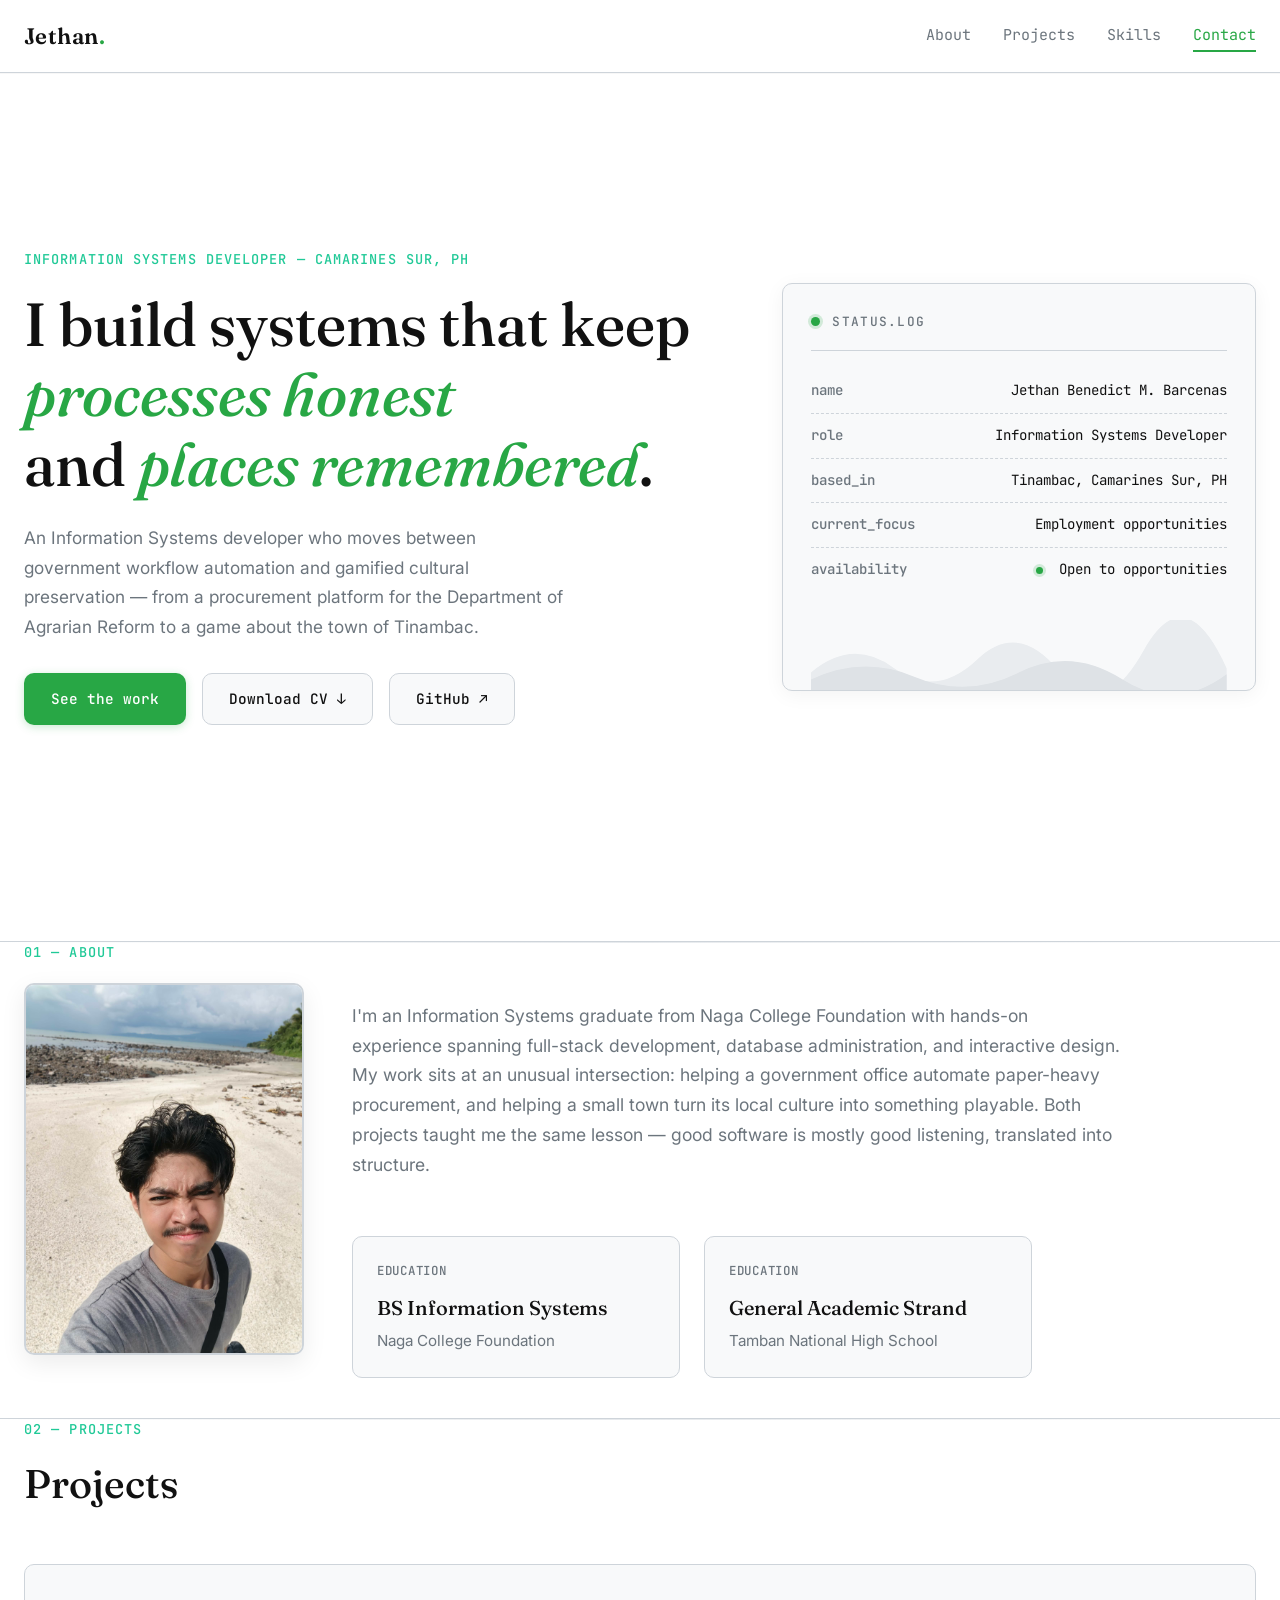
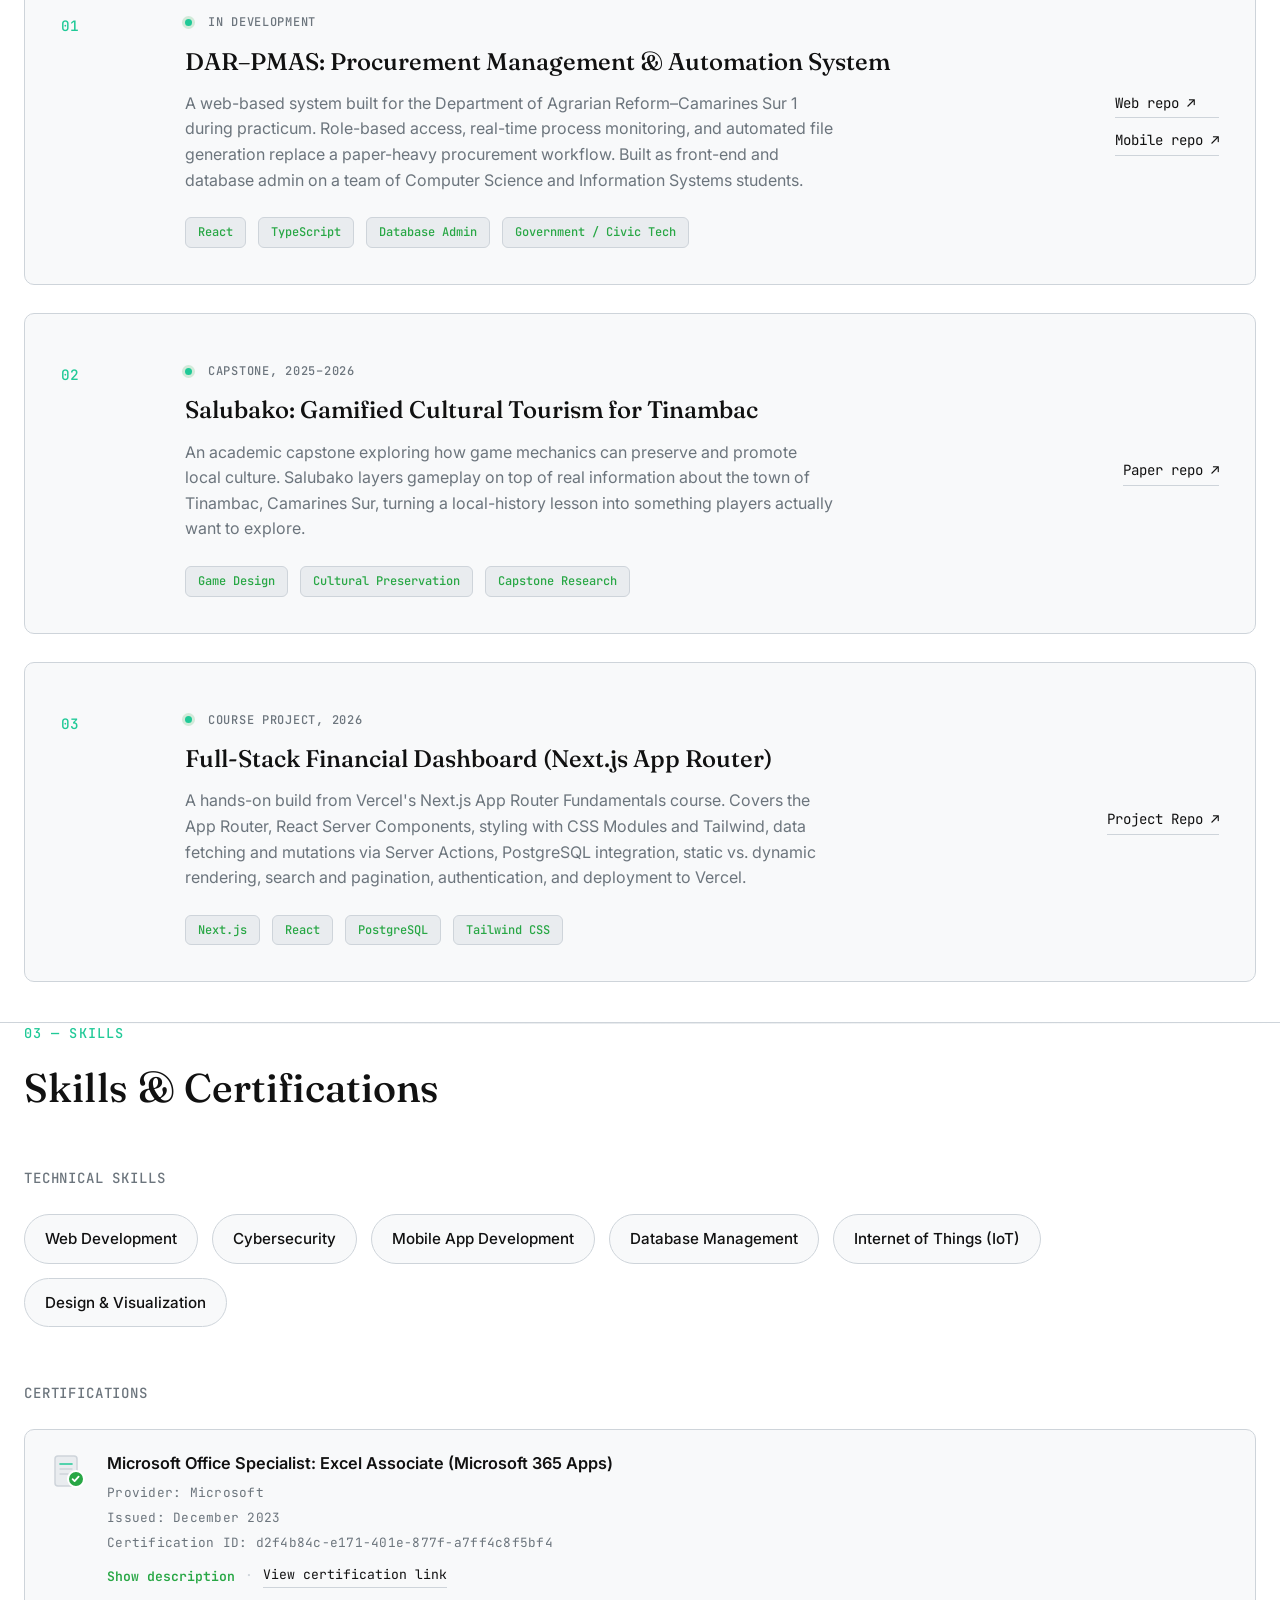
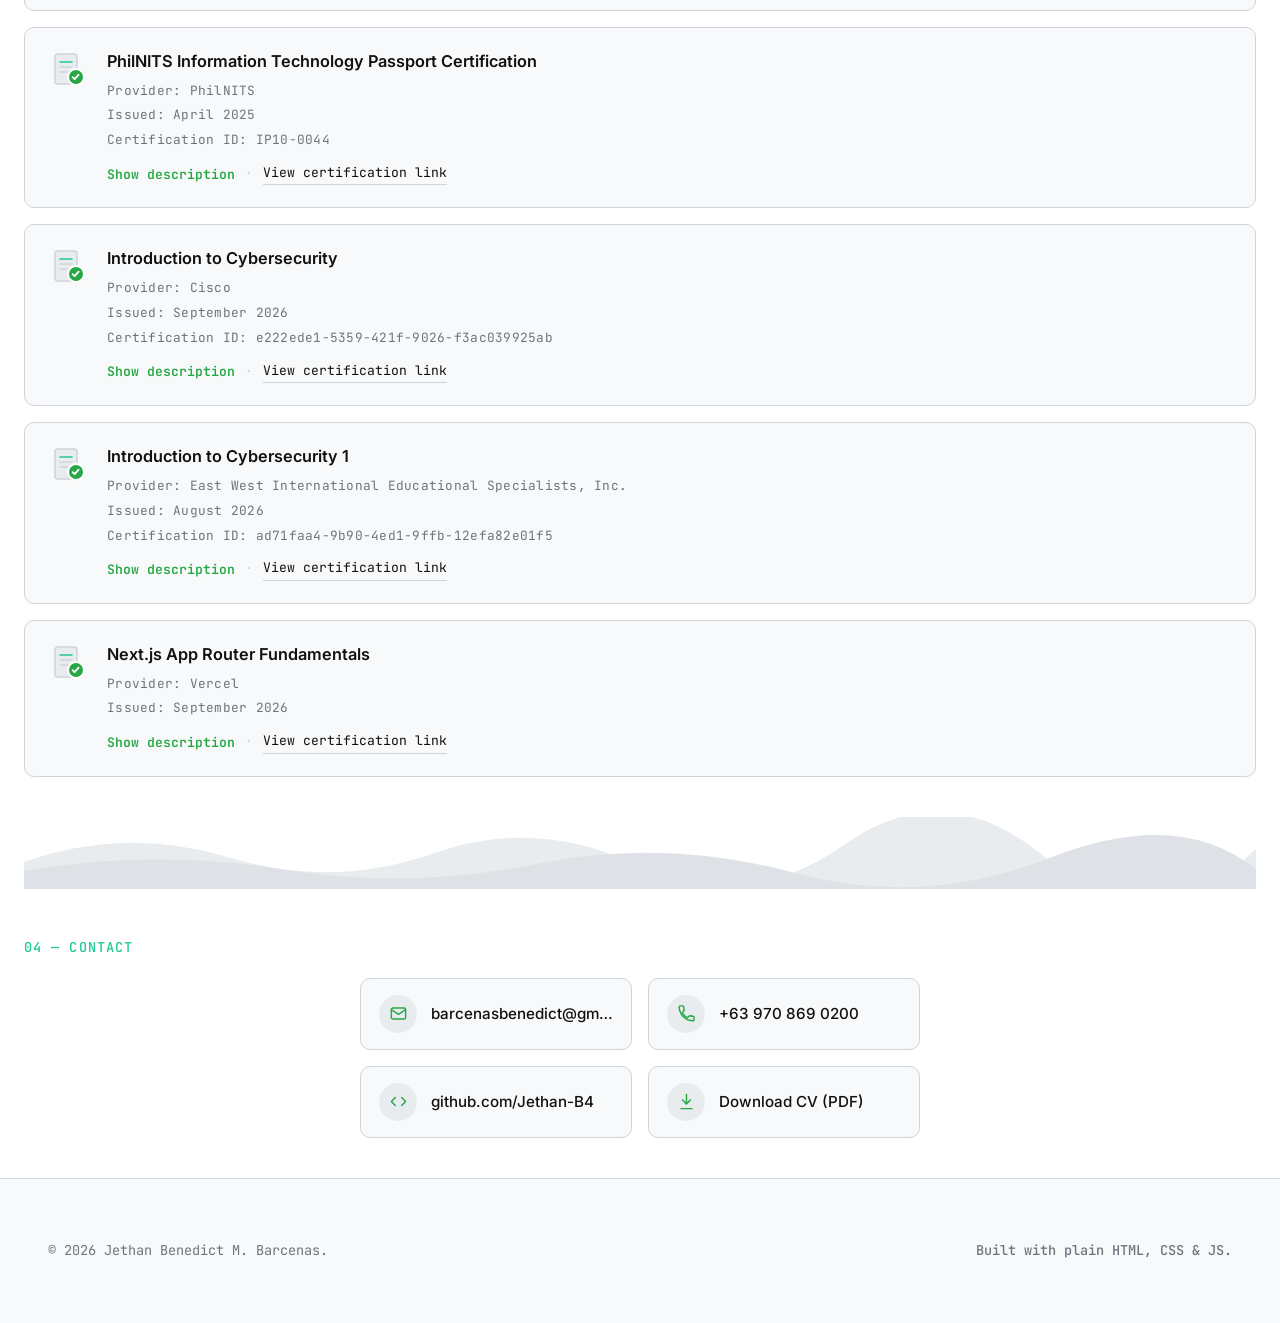
==== commit 8365c94c: "Conatct layout update, User Agreement added" ====
--- a/index.html
+++ b/index.html
@@ -12,7 +12,8 @@
   <link href="https://fonts.googleapis.com/css2?family=Fraunces:ital,opsz,wght@0,9..144,400;0,9..144,500;0,9..144,600;1,9..144,500&family=Inter:wght@400;500;600&family=JetBrains+Mono:wght@400;500&display=swap" rel="stylesheet">
   <link rel="icon" href="public/favicon_portfolio_jb.png" type="image/png" />
 
-  <link rel="stylesheet" href="styles.css" />
+  <link rel="stylesheet" href="styles/styles.css" />
+  <link rel="stylesheet" href="styles/modal-styles.css" />
 </head>
 <body>
 
@@ -80,7 +81,7 @@
           </div>
           <div class="status-item">
             <dt>current_focus</dt>
-            <dd>DAR&ndash;PMAS Procurement System</dd>
+            <dd>Employment opportunities</dd>
           </div>
           <div class="status-item">
             <dt>availability</dt>
@@ -154,33 +155,66 @@
       </div>
     </section>
 
-    <!-- ============ CONTACT ============ -->
+    <!-- ============ CONTACT / FOOTER ============ -->
     <section class="contact wrap" id="contact">
+      <!-- Wavy divider — same motif as the hero's .contour, used here to
+           introduce the compact contact block instead of a border line -->
+      <div class="section-wave" aria-hidden="true">
+        <svg viewBox="0 0 1440 80" preserveAspectRatio="none">
+          <path d="M0 50 Q 120 10 240 45 T 480 40 T 720 55 T 960 30 T 1200 50 T 1440 35 V80 H0 Z" fill="var(--surface-2)"/>
+          <path d="M0 60 Q 150 35 300 58 T 600 52 T 900 62 T 1200 45 T 1440 58 V80 H0 Z" fill="var(--surface-3)"/>
+        </svg>
+      </div>
+
       <p class="section-label">04 — Contact</p>
-      <h2 class="section-title contact-title">Let's build something worth remembering.</h2>
-      <p class="contact-sub">Open to internships, junior developer roles (part-time or full-time), and freelance opportunities.</p>
-
-      <div class="contact-grid">
-        <button class="contact-link" id="emailBtn" type="button">
-          <span class="contact-link-label">Email</span>
-          <span class="contact-link-value">barcenasbenedict@gmail.com</span>
+
+      <!-- Icon-led, not label-led: each item's old text label ("Email",
+           "Phone", "GitHub", "Resume") is kept as a screen-reader-only
+           name next to its icon, with only the value shown visually. -->
+      <div class="contact-compact-grid">
+        <button class="contact-icon-link" id="emailBtn" type="button">
+          <span class="contact-icon" aria-hidden="true">
+            <svg viewBox="0 0 24 24" fill="none" stroke="currentColor" stroke-width="1.8" stroke-linecap="round" stroke-linejoin="round">
+              <rect x="3" y="5" width="18" height="14" rx="2"></rect>
+              <path d="M3 7l9 6 9-6"></path>
+            </svg>
+          </span>
+          <span class="sr-only">Email:</span>
+          <span class="contact-icon-value">barcenasbenedict@gmail.com</span>
         </button>
-        <a class="contact-link" href="tel:+639708690200">
-          <span class="contact-link-label">Phone</span>
-          <span class="contact-link-value">+63 970 869 0200</span>
+
+        <a class="contact-icon-link" href="tel:+639708690200">
+          <span class="contact-icon" aria-hidden="true">
+            <svg viewBox="0 0 24 24" fill="none" stroke="currentColor" stroke-width="1.8" stroke-linecap="round" stroke-linejoin="round">
+              <path d="M6.6 10.8a15.9 15.9 0 0 0 6.6 6.6l2.2-2.2a1.2 1.2 0 0 1 1.2-.3c1.2.4 2.5.6 3.8.6.7 0 1.2.5 1.2 1.2V20c0 .7-.5 1.2-1.2 1.2C10.6 21.2 2.8 13.4 2.8 3.6 2.8 2.9 3.3 2.4 4 2.4h3.3c.7 0 1.2.5 1.2 1.2 0 1.3.2 2.6.6 3.8.1.4 0 .9-.3 1.2L6.6 10.8z"></path>
+            </svg>
+          </span>
+          <span class="sr-only">Phone:</span>
+          <span class="contact-icon-value">+63 970 869 0200</span>
         </a>
-        <a class="contact-link" href="https://github.com/Jethan-B4" target="_blank" rel="noopener">
-          <span class="contact-link-label">GitHub</span>
-          <span class="contact-link-value">github.com/Jethan-B4</span>
+
+        <a class="contact-icon-link" href="https://github.com/Jethan-B4" target="_blank" rel="noopener">
+          <span class="contact-icon" aria-hidden="true">
+            <svg viewBox="0 0 24 24" fill="none" stroke="currentColor" stroke-width="1.8" stroke-linecap="round" stroke-linejoin="round">
+              <path d="M8 7L3 12l5 5"></path>
+              <path d="M16 7l5 5-5 5"></path>
+            </svg>
+          </span>
+          <span class="sr-only">GitHub:</span>
+          <span class="contact-icon-value">github.com/Jethan-B4</span>
         </a>
-        <a class="contact-link" href="ats-cv.pdf" download="Jethan-Barcenas-CV.pdf">
-          <span class="contact-link-label">Resume</span>
-          <span class="contact-link-value">Download CV (PDF)</span>
+
+        <a class="contact-icon-link" href="ats-cv.pdf" download="Jethan-Barcenas-CV.pdf">
+          <span class="contact-icon" aria-hidden="true">
+            <svg viewBox="0 0 24 24" fill="none" stroke="currentColor" stroke-width="1.8" stroke-linecap="round" stroke-linejoin="round">
+              <path d="M12 3v12"></path>
+              <path d="M7 10l5 5 5-5"></path>
+              <path d="M5 21h14"></path>
+            </svg>
+          </span>
+          <span class="sr-only">Resume:</span>
+          <span class="contact-icon-value">Download CV (PDF)</span>
         </a>
-        <div class="contact-link contact-link-static">
-          <span class="contact-link-label">Location</span>
-          <span class="contact-link-value">Tinambac, Camarines Sur, PH</span>
-        </div>
       </div>
     </section>
 
@@ -215,7 +249,7 @@
       <form
         id="contactForm"
         class="contact-form"
-        action="https://formsubmit.co/barcenasbenedict@gmail.com"
+        action="https://formsubmit.co/93cc9484fd303ab92acc509fe96cbd46"
         method="POST"
       >
         <div class="form-group">
@@ -242,8 +276,27 @@
         <input type="hidden" name="_subject" value="New message from portfolio contact form">
         <input type="hidden" name="_template" value="table">
         <input type="hidden" name="_captcha" value="false">
+        <!--
+          Where FormSubmit sends the visitor after a plain (non-AJAX) POST —
+          used on file:// pages and as a fallback if fetch() fails elsewhere.
+          script.js overwrites this with the real current URL + ?sent=true
+          on page load; the empty value here is just a placeholder so the
+          field still exists for visitors with JavaScript disabled.
+        -->
+        <input type="hidden" name="_next" value="">
         <!-- Honeypot: left blank by humans, filled in by most spam bots -->
         <input type="text" name="_honey" style="display:none" tabindex="-1" autocomplete="off">
+
+        <div class="form-group form-consent">
+          <label class="form-checkbox-label" for="agreeTerms">
+            <input type="checkbox" id="agreeTerms" name="agreeTerms" class="form-checkbox" required>
+            <span>
+              I agree that the information I submit here goes directly to Jethan's
+              personal email and is seen only by him — used solely to connect with
+              people interested in his work or in potential employment opportunities.
+            </span>
+          </label>
+        </div>
         
         <div class="form-actions">
           <button type="submit" class="btn btn-primary">Send Message</button>
--- a/styles/styles.css
+++ b/styles/styles.css
@@ -0,0 +1,912 @@
+/* =========================================================
+   DESIGN TOKENS
+   Edit the values below to re-theme the entire site.
+   ========================================================= */
+:root {
+  /* Colors */
+  --bg: #ffffff;            /* white background */
+  --surface: #f8f9fa;       /* card background */
+  --surface-2: #e9ecef;     /* contour layer 1 */
+  --surface-3: #dee2e6;     /* contour layer 2 */
+  --border: #ced4da;
+
+  --text: #111111;          /* black main text */
+  --text-muted: #6c757d;
+
+  --accent: #28a745;        /* green */
+  --accent-soft: #5cb85c;
+  --accent-2: #20c997;      /* teal green */
+
+
+  /* Type */
+  --font-display: "Fraunces", Georgia, serif;
+  --font-body: "Inter", system-ui, -apple-system, sans-serif;
+  --font-mono: "JetBrains Mono", ui-monospace, Menlo, monospace;
+
+  /* Layout */
+  --wrap: 100%;
+  --radius: 10px;
+}
+
+/* =========================================================
+   RESET & BASE
+   ========================================================= */
+* { box-sizing: border-box; }
+
+html {
+  scroll-behavior: smooth;
+}
+
+@media (prefers-reduced-motion: reduce) {
+  html { scroll-behavior: auto; }
+  * { animation-duration: 0.001ms !important; animation-iteration-count: 1 !important; transition-duration: 0.001ms !important; }
+}
+
+body {
+  margin: 0;
+  background: var(--bg);
+  color: var(--text);
+  font-family: var(--font-body);
+  line-height: 1.55;
+  -webkit-font-smoothing: antialiased;
+}
+
+a { color: inherit; text-decoration: none; }
+ul { list-style: none; margin: 0; padding: 0; }
+
+.wrap {
+  max-width: var(--wrap);
+  margin: 0 auto;
+  padding: 0 24px;
+}
+
+:focus-visible {
+  outline: 2px solid var(--accent);
+  outline-offset: 4px;
+}
+
+/* Visually hidden but still read by screen readers — used to give icon-only
+   UI (like the contact icons) an accessible name without showing text. */
+.sr-only {
+  position: absolute;
+  width: 1px;
+  height: 1px;
+  padding: 0;
+  margin: -1px;
+  overflow: hidden;
+  clip: rect(0, 0, 0, 0);
+  white-space: nowrap;
+  border: 0;
+}
+
+/* =========================================================
+   HEADER / NAV
+   ========================================================= */
+.site-header {
+  position: sticky;
+  top: 0;
+  z-index: 50;
+  background: rgba(255, 255, 255, 0.9);
+  backdrop-filter: blur(12px);
+  border-bottom: 1px solid var(--border);
+  box-shadow: 0 1px 0 rgba(0, 0, 0, 0.03);
+}
+
+.header-inner {
+  display: flex;
+  align-items: center;
+  justify-content: space-between;
+  height: 72px;
+}
+
+.brand {
+  font-family: var(--font-display);
+  font-weight: 600;
+  font-size: 1.4rem;
+  letter-spacing: 0.02em;
+  transition: color 0.2s ease;
+}
+.brand:hover { color: var(--accent); }
+.brand-dot { color: var(--accent); }
+
+.nav {
+  display: flex;
+  gap: 32px;
+  font-size: 0.94rem;
+  font-family: var(--font-mono);
+}
+
+.nav a {
+  color: var(--text-muted);
+  transition: color 0.2s ease;
+  position: relative;
+}
+.nav a:hover { color: var(--accent); }
+.nav a.is-active { color: var(--accent); }
+.nav a::after {
+  content: '';
+  position: absolute;
+  bottom: -4px;
+  left: 0;
+  width: 0;
+  height: 2px;
+  background: var(--accent);
+  transition: width 0.2s ease;
+}
+.nav a:hover::after { width: 100%; }
+.nav a.is-active::after { width: 100%; }
+
+.nav-toggle {
+  display: none;
+  flex-direction: column;
+  gap: 6px;
+  background: none;
+  border: none;
+  cursor: pointer;
+  padding: 10px;
+  border-radius: 6px;
+  transition: background 0.2s ease;
+}
+.nav-toggle:hover { background: var(--surface-2); }
+.nav-toggle span {
+  width: 24px;
+  height: 2px;
+  background: var(--text);
+  display: block;
+  transition: background 0.2s ease;
+}
+
+/* =========================================================
+   HERO
+   ========================================================= */
+.hero {
+  display: grid;
+  grid-template-columns: 1.2fr 0.8fr;
+  gap: 48px;
+  align-items: center;
+  padding: 48px 24px;
+  /* Desktop: fill exactly what's left below the 72px sticky header,
+     so the whole hero is visible without scrolling. Overridden back
+     to a natural, scrollable height on mobile below. */
+  min-height: calc(100vh - 72px);
+}
+
+.eyebrow {
+  font-family: var(--font-mono);
+  color: var(--accent-2);
+  font-size: 0.85rem;
+  letter-spacing: 0.08em;
+  text-transform: uppercase;
+  margin: 0 0 20px;
+  font-weight: 500;
+}
+
+.hero-title {
+  font-family: var(--font-display);
+  font-weight: 500;
+  font-size: clamp(2.5rem, 5vw, 3.8rem);
+  line-height: 1.15;
+  margin: 0 0 24px;
+}
+.hero-title em {
+  font-style: italic;
+  color: var(--accent);
+}
+
+.hero-sub {
+  color: var(--text-muted);
+  max-width: 50ch;
+  font-size: 1.08rem;
+  line-height: 1.7;
+  margin: 0 0 32px;
+}
+
+.hero-actions {
+  display: flex;
+  gap: 16px;
+  flex-wrap: wrap;
+}
+
+.btn {
+  display: inline-flex;
+  align-items: center;
+  gap: 8px;
+  padding: 14px 26px;
+  border-radius: var(--radius);
+  font-family: var(--font-mono);
+  font-size: 0.9rem;
+  transition: transform 0.2s ease, background 0.2s ease, border-color 0.2s ease, box-shadow 0.2s ease;
+  border: 1px solid transparent;
+  font-weight: 500;
+}
+.btn-primary {
+  background: var(--accent);
+  color: #ffffff;
+  box-shadow: 0 2px 8px rgba(40, 167, 69, 0.25);
+}
+.btn-primary:hover { transform: translateY(-2px); background: var(--accent-soft); box-shadow: 0 4px 12px rgba(40, 167, 69, 0.35); }
+
+.btn-ghost {
+  border-color: var(--border);
+  color: var(--text);
+  background: var(--surface);
+}
+.btn-ghost:hover { border-color: var(--accent); color: var(--accent); background: var(--surface-2); }
+
+/* --- Status panel (hero signature element) --- */
+.status-panel {
+  position: relative;
+  background: var(--surface);
+  border: 1px solid var(--border);
+  border-radius: var(--radius);
+  padding: 28px 28px 0;
+  overflow: hidden;
+  font-family: var(--font-mono);
+  box-shadow: 0 4px 20px rgba(0, 0, 0, 0.05);
+}
+
+.status-row {
+  display: flex;
+  align-items: center;
+  gap: 12px;
+}
+
+.status-head {
+  font-size: 0.8rem;
+  letter-spacing: 0.1em;
+  color: var(--text-muted);
+  padding-bottom: 18px;
+  border-bottom: 1px solid var(--border);
+  margin-bottom: 18px;
+  font-weight: 500;
+}
+
+.dot {
+  width: 9px;
+  height: 9px;
+  border-radius: 50%;
+  background: var(--accent-2);
+  box-shadow: 0 0 0 3px rgba(40, 167, 69, 0.18);
+}
+.dot-live { background: #28a745; box-shadow: 0 0 0 3px rgba(40, 167, 69, 0.18); }
+.dot.small { width: 7px; height: 7px; display: inline-block; margin-right: 8px; }
+
+.status-list { margin: 0; padding-bottom: 20px; }
+
+.status-item {
+  display: flex;
+  justify-content: space-between;
+  gap: 16px;
+  padding: 11px 0;
+  border-bottom: 1px dashed var(--border);
+  font-size: 0.88rem;
+}
+.status-item:last-child { border-bottom: none; }
+
+.status-item dt { color: var(--text-muted); font-weight: 500; }
+.status-item dd { margin: 0; text-align: right; color: var(--text); font-weight: 400; }
+
+.contour {
+  display: block;
+  width: 100%;
+  height: 70px;
+  margin-top: 8px;
+}
+
+/* =========================================================
+   SECTION SHARED
+   ========================================================= */
+section {
+  padding: 120px 24px;
+  border-top: 1px solid var(--border);
+  position: relative;
+}
+section::before {
+  content: '';
+  position: absolute;
+  top: 0;
+  left: 0;
+  right: 0;
+  height: 1px;
+  background: linear-gradient(to right, transparent, var(--border), transparent);
+  opacity: 0.5;
+}
+.hero { border-top: none; }
+.hero::before { display: none; }
+
+/* Add spacing around section borders */
+section:not(.hero) {
+  margin-top: 40px;
+  margin-bottom: 40px;
+}
+
+.section-label {
+  font-family: var(--font-mono);
+  color: var(--accent-2);
+  font-size: 0.85rem;
+  letter-spacing: 0.08em;
+  text-transform: uppercase;
+  margin: 0 0 20px;
+  font-weight: 500;
+}
+
+.section-title {
+  font-family: var(--font-display);
+  font-weight: 500;
+  font-size: clamp(1.8rem, 3.5vw, 2.5rem);
+  margin: 0 0 56px;
+  line-height: 1.2;
+}
+
+/* =========================================================
+   ABOUT
+   ========================================================= */
+.about-content {
+  display: grid;
+  grid-template-columns: 280px 1fr;
+  gap: 48px;
+  align-items: start;
+}
+
+.about-photo {
+  position: sticky;
+  top: 100px;
+}
+
+.profile-photo {
+  width: 100%;
+  height: auto;
+  border-radius: var(--radius);
+  border: 2px solid var(--border);
+  box-shadow: 0 8px 24px rgba(0, 0, 0, 0.08);
+  transition: transform 0.3s ease, box-shadow 0.3s ease;
+}
+.profile-photo:hover {
+  transform: translateY(-4px);
+  box-shadow: 0 12px 32px rgba(0, 0, 0, 0.12);
+}
+
+.about-text-content {
+  display: flex;
+  flex-direction: column;
+}
+
+.about-text {
+  max-width: 70ch;
+  color: var(--text-muted);
+  font-size: 1.1rem;
+  line-height: 1.7;
+  margin-bottom: 56px;
+}
+
+.about-grid {
+  display: grid;
+  grid-template-columns: repeat(2, minmax(0, 1fr));
+  gap: 24px;
+  max-width: 680px;
+}
+
+.about-card {
+  background: var(--surface);
+  border: 1px solid var(--border);
+  border-radius: var(--radius);
+  padding: 24px;
+  transition: transform 0.2s ease, box-shadow 0.2s ease;
+}
+.about-card:hover {
+  transform: translateY(-2px);
+  box-shadow: 0 4px 16px rgba(0, 0, 0, 0.06);
+}
+.about-card-label {
+  font-family: var(--font-mono);
+  font-size: 0.78rem;
+  color: var(--text-muted);
+  margin: 0 0 12px;
+  text-transform: uppercase;
+  letter-spacing: 0.06em;
+  font-weight: 500;
+}
+.about-card-title {
+  font-family: var(--font-display);
+  font-size: 1.25rem;
+  margin: 0 0 6px;
+  font-weight: 500;
+}
+.about-card-sub {
+  color: var(--text-muted);
+  font-size: 0.95rem;
+  margin: 0;
+}
+
+/* =========================================================
+   PROJECTS
+   Populated dynamically — see .project-card template in script.js
+   ========================================================= */
+.project-list {
+  display: flex;
+  flex-direction: column;
+  gap: 28px;
+}
+
+.project-card {
+  display: grid;
+  grid-template-columns: 92px 1fr auto;
+  gap: 32px;
+  align-items: start;
+  background: var(--surface);
+  border: 1px solid var(--border);
+  border-radius: var(--radius);
+  padding: 36px;
+  transition: border-color 0.2s ease, transform 0.2s ease, box-shadow 0.2s ease;
+}
+.project-card:hover {
+  border-color: var(--accent-2);
+  transform: translateY(-3px);
+  box-shadow: 0 6px 20px rgba(0, 0, 0, 0.08);
+}
+
+.project-index {
+  font-family: var(--font-mono);
+  color: var(--accent-2);
+  font-size: 0.9rem;
+  font-weight: 500;
+}
+
+.project-status {
+  display: inline-flex;
+  align-items: center;
+  gap: 8px;
+  font-family: var(--font-mono);
+  font-size: 0.75rem;
+  letter-spacing: 0.06em;
+  text-transform: uppercase;
+  color: var(--text-muted);
+  margin-bottom: 14px;
+  font-weight: 500;
+}
+
+.project-title {
+  font-family: var(--font-display);
+  font-size: 1.5rem;
+  margin: 0 0 14px;
+  font-weight: 500;
+  line-height: 1.3;
+}
+
+.project-desc {
+  color: var(--text-muted);
+  margin: 0 0 24px;
+  max-width: 65ch;
+  line-height: 1.6;
+  font-size: 1rem;
+}
+
+.project-tags {
+  display: flex;
+  flex-wrap: wrap;
+  gap: 12px;
+}
+
+.project-tag {
+  font-family: var(--font-mono);
+  font-size: 0.75rem;
+  color: var(--accent);
+  border: 1px solid var(--border);
+  border-radius: 6px;
+  padding: 5px 12px;
+  background: var(--surface-2);
+  font-weight: 500;
+}
+
+.project-links {
+  display: flex;
+  flex-direction: column;
+  gap: 12px;
+  align-self: center;
+}
+
+.project-links a {
+  font-family: var(--font-mono);
+  font-size: 0.88rem;
+  color: var(--text);
+  border-bottom: 1px solid var(--border);
+  padding-bottom: 3px;
+  white-space: nowrap;
+  transition: color 0.2s ease, border-color 0.2s ease;
+}
+.project-links a:hover { color: var(--accent); border-color: var(--accent); }
+
+/* =========================================================
+   SKILLS
+   ========================================================= */
+.skills-grid {
+  display: flex;
+  flex-direction: column;
+  gap: 56px;
+  width: 100%;
+}
+
+.skills-col-title {
+  font-family: var(--font-mono);
+  font-size: 0.88rem;
+  color: var(--text-muted);
+  text-transform: uppercase;
+  letter-spacing: 0.06em;
+  margin: 0 0 24px;
+  font-weight: 500;
+}
+
+.tag-list {
+  display: flex;
+  flex-wrap: wrap;
+  gap: 14px;
+}
+
+.tag-list li {
+  background: var(--surface);
+  border: 1px solid var(--border);
+  border-radius: 999px;
+  padding: 12px 20px;
+  font-size: 0.95rem;
+  transition: border-color 0.2s ease, background 0.2s ease;
+  font-weight: 500;
+}
+.tag-list li:hover {
+  border-color: var(--accent);
+  background: var(--surface-2);
+}
+
+.stamp-list {
+  display: flex;
+  flex-direction: column;
+  gap: 16px;
+  width: 100%;
+}
+
+.cert-card {
+  display: flex;
+  align-items: flex-start;
+  gap: 18px;
+  background: var(--surface);
+  border: 1px solid var(--border);
+  border-radius: var(--radius);
+  padding: 22px 24px;
+  transition: border-color 0.2s ease, box-shadow 0.2s ease;
+  width: 100%;
+}
+.cert-card:hover {
+  border-color: var(--accent-2);
+  box-shadow: 0 4px 16px rgba(0, 0, 0, 0.05);
+}
+
+.cert-icon-wrap {
+  flex-shrink: 0;
+  width: 40px;
+  height: 40px;
+}
+.cert-icon { width: 100%; height: 100%; }
+
+.cert-body {
+  display: flex;
+  flex-direction: column;
+  gap: 5px;
+  min-width: 0;
+  flex: 1;
+  width: 100%;
+}
+
+.cert-title {
+  font-weight: 600;
+  font-size: 1.02rem;
+  line-height: 1.4;
+  margin: 0 0 3px;
+}
+
+.cert-meta {
+  font-family: var(--font-mono);
+  font-size: 0.8rem;
+  color: var(--text-muted);
+  letter-spacing: 0.02em;
+  margin: 0;
+}
+
+.cert-actions {
+  display: flex;
+  align-items: center;
+  gap: 10px;
+  margin-top: 8px;
+  font-family: var(--font-mono);
+  font-size: 0.82rem;
+}
+
+.cert-toggle {
+  background: none;
+  border: none;
+  padding: 0;
+  color: var(--accent);
+  font-family: var(--font-mono);
+  font-size: 0.82rem;
+  font-weight: 600;
+  cursor: pointer;
+}
+.cert-toggle:hover { color: var(--accent-soft); }
+
+.cert-actions-sep { color: var(--border); }
+
+.cert-link {
+  color: var(--text);
+  border-bottom: 1px solid var(--border);
+  padding-bottom: 1px;
+  transition: color 0.2s ease, border-color 0.2s ease;
+}
+.cert-link:hover { color: var(--accent); border-color: var(--accent); }
+
+.cert-desc {
+  margin: 10px 0 0;
+  padding-top: 10px;
+  border-top: 1px dashed var(--border);
+  color: var(--text-muted);
+  font-size: 0.92rem;
+  line-height: 1.6;
+  max-width: 100%;
+  width: 100%;
+}
+.cert-desc[hidden] { display: none; }
+
+/* =========================================================
+   CONTACT
+   A compact, icon-led block instead of the old headline + five
+   label/value cards: a wavy divider (echoes the hero's .contour)
+   leads into a small 2x2 grid. Each item is icon + value only —
+   the old "Email / Phone / GitHub / Resume" labels still exist,
+   just as a screen-reader-only name (.sr-only) on the icon rather
+   than visible text. Location dropped here since it's already in
+   the hero's STATUS.LOG panel.
+   ========================================================= */
+.contact {
+  border-top: none;
+  padding-top: 0;
+}
+.contact::before { display: none; }
+
+.section-wave {
+  display: block;
+  width: 100%;
+  height: 72px;
+  margin-bottom: 48px;
+}
+.section-wave svg { display: block; width: 100%; height: 100%; }
+
+.contact-compact-grid {
+  display: grid;
+  grid-template-columns: repeat(2, minmax(0, 1fr));
+  gap: 16px;
+  max-width: 560px;
+  margin: 0 auto;
+}
+
+.contact-icon-link {
+  display: flex;
+  align-items: center;
+  gap: 14px;
+  background: var(--surface);
+  border: 1px solid var(--border);
+  border-radius: var(--radius);
+  padding: 16px 18px;
+  transition: border-color 0.2s ease, transform 0.2s ease, box-shadow 0.2s ease;
+  text-align: left;
+  text-decoration: none;
+  color: inherit;
+  font-family: inherit;
+  width: 100%;
+  cursor: pointer;
+  -webkit-appearance: none;
+  appearance: none;
+}
+.contact-icon-link:hover {
+  border-color: var(--accent);
+  transform: translateY(-2px);
+  box-shadow: 0 4px 16px rgba(0, 0, 0, 0.06);
+}
+.contact-icon-link:active {
+  transform: translateY(0);
+}
+
+.contact-icon {
+  flex-shrink: 0;
+  display: flex;
+  align-items: center;
+  justify-content: center;
+  width: 38px;
+  height: 38px;
+  border-radius: 50%;
+  background: var(--surface-2);
+  color: var(--accent);
+}
+.contact-icon svg {
+  width: 19px;
+  height: 19px;
+}
+
+.contact-icon-value {
+  font-size: 0.95rem;
+  font-weight: 500;
+  overflow: hidden;
+  text-overflow: ellipsis;
+  white-space: nowrap;
+}
+
+/* =========================================================
+   FOOTER
+   ========================================================= */
+.site-footer {
+  border-top: 1px solid var(--border);
+  padding: 48px 24px;
+  background: var(--surface);
+}
+.footer-inner {
+  display: flex;
+  justify-content: space-between;
+  flex-wrap: wrap;
+  gap: 16px;
+  color: var(--text-muted);
+  font-family: var(--font-mono);
+  font-size: 0.85rem;
+  align-items: center;
+}
+.footer-note {
+  font-weight: 500;
+}
+
+/* =========================================================
+   CONTACT MODAL + TOAST NOTIFICATIONS
+   Moved to modal-styles.css (linked in index.html) so the
+   modal/popup system can be maintained on its own.
+   ========================================================= */
+
+/* =========================================================
+   SCROLL REVEAL (JS toggles .is-visible)
+   ========================================================= */
+.reveal {
+  opacity: 0;
+  transform: translateY(14px);
+  transition: opacity 0.6s ease, transform 0.6s ease;
+}
+.reveal.is-visible {
+  opacity: 1;
+  transform: translateY(0);
+}
+
+/* =========================================================
+   RESPONSIVE
+   ========================================================= */
+@media (max-width: 860px) {
+  .hero {
+    grid-template-columns: 1fr;
+    padding: 100px 24px 80px;
+    gap: 48px;
+    min-height: auto;
+  }
+
+  .nav {
+    position: absolute;
+    top: 72px;
+    left: 0;
+    right: 0;
+    background: var(--bg);
+    border-bottom: 1px solid var(--border);
+    flex-direction: column;
+    gap: 0;
+    padding: 12px 24px 20px;
+    display: none;
+    box-shadow: 0 4px 12px rgba(0, 0, 0, 0.08);
+  }
+  .nav.is-open { display: flex; }
+  .nav a { padding: 14px 0; border-bottom: 1px solid var(--border); }
+  .nav a:last-child { border-bottom: none; }
+  .nav a::after { display: none; }
+
+  .nav-toggle { display: flex; }
+
+  .about-content {
+    grid-template-columns: 1fr;
+    gap: 32px;
+  }
+
+  .about-photo {
+    position: static;
+    max-width: 280px;
+    margin: 0 auto;
+  }
+
+  .about-grid,
+  .contact-compact-grid {
+    grid-template-columns: 1fr;
+  }
+
+  .skills-grid {
+    gap: 40px;
+  }
+
+  .cert-card {
+    flex-direction: column;
+    gap: 16px;
+  }
+
+  .cert-icon-wrap {
+    width: 36px;
+    height: 36px;
+  }
+
+  .project-card {
+    grid-template-columns: 1fr;
+    gap: 20px;
+    padding: 28px;
+  }
+  .project-links {
+    flex-direction: row;
+    flex-wrap: wrap;
+  }
+
+  section {
+    padding: 80px 24px;
+    margin-top: 30px;
+    margin-bottom: 30px;
+  }
+}
+
+@media (max-width: 480px) {
+  .hero {
+    padding: 80px 20px 60px;
+  }
+
+  .hero-title {
+    font-size: 2rem;
+  }
+
+  .btn {
+    padding: 12px 20px;
+    font-size: 0.85rem;
+  }
+
+  .status-panel {
+    padding: 20px;
+  }
+
+  .about-content {
+    gap: 24px;
+  }
+
+  .about-photo {
+    max-width: 200px;
+  }
+
+  .cert-card {
+    padding: 18px 20px;
+  }
+
+  .cert-icon-wrap {
+    width: 32px;
+    height: 32px;
+  }
+
+  .project-card {
+    padding: 24px;
+  }
+
+  .contact-icon-link {
+    padding: 14px 16px;
+  }
+
+  section {
+    padding: 60px 20px;
+    margin-top: 20px;
+    margin-bottom: 20px;
+  }
+
+  .site-footer {
+    padding: 36px 20px;
+  }
+}
+
+/* Modal/form/toast responsive overrides live in modal-styles.css */
--- a/styles/modal-styles.css
+++ b/styles/modal-styles.css
@@ -0,0 +1,308 @@
+/* =========================================================
+   MODAL STYLES
+   Everything for the contact modal: the dialog shell, its form,
+   and the success/failed/error toast notifications it triggers.
+   Split out of styles.css so the modal/popup system can be
+   edited (or reused) on its own. Relies on the design tokens
+   (--bg, --text, --accent, --border, --radius, fonts, etc.)
+   defined in :root in styles.css, which must be loaded first.
+   ========================================================= */
+
+:root {
+  --warn: #f0ad4e;          /* amber — "failed" toast */
+  --danger: #dc3545;        /* red — "error" toast */
+}
+
+/* ---------- Modal shell ---------- */
+.modal {
+  display: none;
+  position: fixed;
+  top: 0;
+  left: 0;
+  right: 0;
+  bottom: 0;
+  z-index: 1000;
+  padding: 20px;
+}
+
+.modal.is-open {
+  display: flex;
+  align-items: center;
+  justify-content: center;
+}
+
+.modal-overlay {
+  position: absolute;
+  top: 0;
+  left: 0;
+  right: 0;
+  bottom: 0;
+  background: rgba(0, 0, 0, 0.5);
+  backdrop-filter: blur(4px);
+}
+
+.modal-content {
+  position: relative;
+  background: var(--bg);
+  border: 1px solid var(--border);
+  border-radius: var(--radius);
+  max-width: 500px;
+  width: 100%;
+  max-height: 90vh;
+  overflow-y: auto;
+  box-shadow: 0 20px 60px rgba(0, 0, 0, 0.3);
+  animation: modalSlideIn 0.3s ease;
+}
+
+@keyframes modalSlideIn {
+  from {
+    opacity: 0;
+    transform: translateY(-20px) scale(0.95);
+  }
+  to {
+    opacity: 1;
+    transform: translateY(0) scale(1);
+  }
+}
+
+.modal-header {
+  display: flex;
+  align-items: center;
+  justify-content: space-between;
+  padding: 24px 28px;
+  border-bottom: 1px solid var(--border);
+}
+
+.modal-title {
+  font-family: var(--font-display);
+  font-size: 1.5rem;
+  font-weight: 500;
+  margin: 0;
+  color: var(--text);
+}
+
+.modal-close {
+  background: none;
+  border: none;
+  cursor: pointer;
+  padding: 8px;
+  border-radius: 6px;
+  color: var(--text-muted);
+  transition: background 0.2s ease, color 0.2s ease;
+  display: flex;
+  align-items: center;
+  justify-content: center;
+}
+
+.modal-close:hover {
+  background: var(--surface-2);
+  color: var(--text);
+}
+
+/* ---------- Contact form ---------- */
+.contact-form {
+  padding: 28px;
+}
+
+.form-group {
+  margin-bottom: 20px;
+}
+
+.form-label {
+  display: block;
+  font-family: var(--font-mono);
+  font-size: 0.85rem;
+  color: var(--text);
+  margin-bottom: 8px;
+  font-weight: 500;
+}
+
+.form-input,
+.form-textarea {
+  width: 100%;
+  padding: 12px 16px;
+  border: 1px solid var(--border);
+  border-radius: var(--radius);
+  background: var(--surface);
+  color: var(--text);
+  font-family: var(--font-body);
+  font-size: 1rem;
+  transition: border-color 0.2s ease, box-shadow 0.2s ease;
+}
+
+.form-input:focus,
+.form-textarea:focus {
+  outline: none;
+  border-color: var(--accent);
+  box-shadow: 0 0 0 3px rgba(40, 167, 69, 0.1);
+}
+
+.form-input::placeholder,
+.form-textarea::placeholder {
+  color: var(--text-muted);
+}
+
+.form-textarea {
+  resize: vertical;
+  min-height: 120px;
+}
+
+.form-actions {
+  display: flex;
+  gap: 12px;
+  justify-content: flex-end;
+  margin-top: 24px;
+}
+
+/* ---------- Data-consent checkbox ---------- */
+.form-consent {
+  margin-bottom: 4px;
+}
+
+.form-checkbox-label {
+  display: flex;
+  align-items: flex-start;
+  gap: 10px;
+  cursor: pointer;
+  font-size: 0.85rem;
+  line-height: 1.5;
+  color: var(--text-muted);
+}
+
+.form-checkbox {
+  flex-shrink: 0;
+  width: 17px;
+  height: 17px;
+  margin-top: 2px;
+  accent-color: var(--accent);
+  cursor: pointer;
+}
+
+/* =========================================================
+   TOAST NOTIFICATIONS
+   JS adds a .toast to #toastContainer after the contact form
+   is submitted, typed success / failed / error. Auto-dismisses;
+   can also be closed by hand.
+   ========================================================= */
+.toast-container {
+  position: fixed;
+  top: 20px;
+  right: 20px;
+  z-index: 1100;
+  display: flex;
+  flex-direction: column;
+  gap: 12px;
+  width: 100%;
+  max-width: 360px;
+  pointer-events: none;
+}
+
+.toast {
+  display: flex;
+  align-items: flex-start;
+  gap: 12px;
+  padding: 16px 18px;
+  background: var(--bg);
+  border: 1px solid var(--border);
+  border-left: 3px solid var(--text-muted);
+  border-radius: var(--radius);
+  box-shadow: 0 10px 30px rgba(0, 0, 0, 0.12);
+  pointer-events: auto;
+  opacity: 0;
+  transform: translateX(16px);
+  transition: opacity 0.25s ease, transform 0.25s ease;
+}
+
+.toast.is-visible {
+  opacity: 1;
+  transform: translateX(0);
+}
+
+.toast--success { border-left-color: var(--accent); }
+.toast--failed  { border-left-color: var(--warn); }
+.toast--error   { border-left-color: var(--danger); }
+
+.toast-dot {
+  flex-shrink: 0;
+  width: 9px;
+  height: 9px;
+  margin-top: 5px;
+  border-radius: 50%;
+  background: var(--text-muted);
+}
+
+.toast--success .toast-dot { background: var(--accent); box-shadow: 0 0 0 3px rgba(40, 167, 69, 0.18); }
+.toast--failed  .toast-dot { background: var(--warn); box-shadow: 0 0 0 3px rgba(240, 173, 78, 0.2); }
+.toast--error   .toast-dot { background: var(--danger); box-shadow: 0 0 0 3px rgba(220, 53, 69, 0.18); }
+
+.toast-body { flex: 1; }
+
+.toast-title {
+  font-family: var(--font-mono);
+  font-size: 0.85rem;
+  font-weight: 500;
+  color: var(--text);
+  margin: 0 0 4px;
+}
+
+.toast-message {
+  font-size: 0.9rem;
+  line-height: 1.5;
+  color: var(--text-muted);
+  margin: 0;
+}
+
+.toast-close {
+  flex-shrink: 0;
+  background: none;
+  border: none;
+  cursor: pointer;
+  padding: 2px;
+  color: var(--text-muted);
+  line-height: 1;
+  font-size: 1.1rem;
+  transition: color 0.2s ease;
+}
+.toast-close:hover { color: var(--text); }
+
+@media (max-width: 480px) {
+  .toast-container {
+    top: auto;
+    bottom: 16px;
+    right: 16px;
+    left: 16px;
+    max-width: none;
+  }
+
+  .modal {
+    padding: 16px;
+  }
+
+  .modal-content {
+    max-height: 95vh;
+  }
+
+  .modal-header {
+    padding: 20px 24px;
+  }
+
+  .modal-title {
+    font-size: 1.3rem;
+  }
+
+  .contact-form {
+    padding: 24px;
+  }
+
+  .form-group {
+    margin-bottom: 16px;
+  }
+
+  .form-actions {
+    flex-direction: column;
+  }
+
+  .form-actions .btn {
+    width: 100%;
+  }
+}
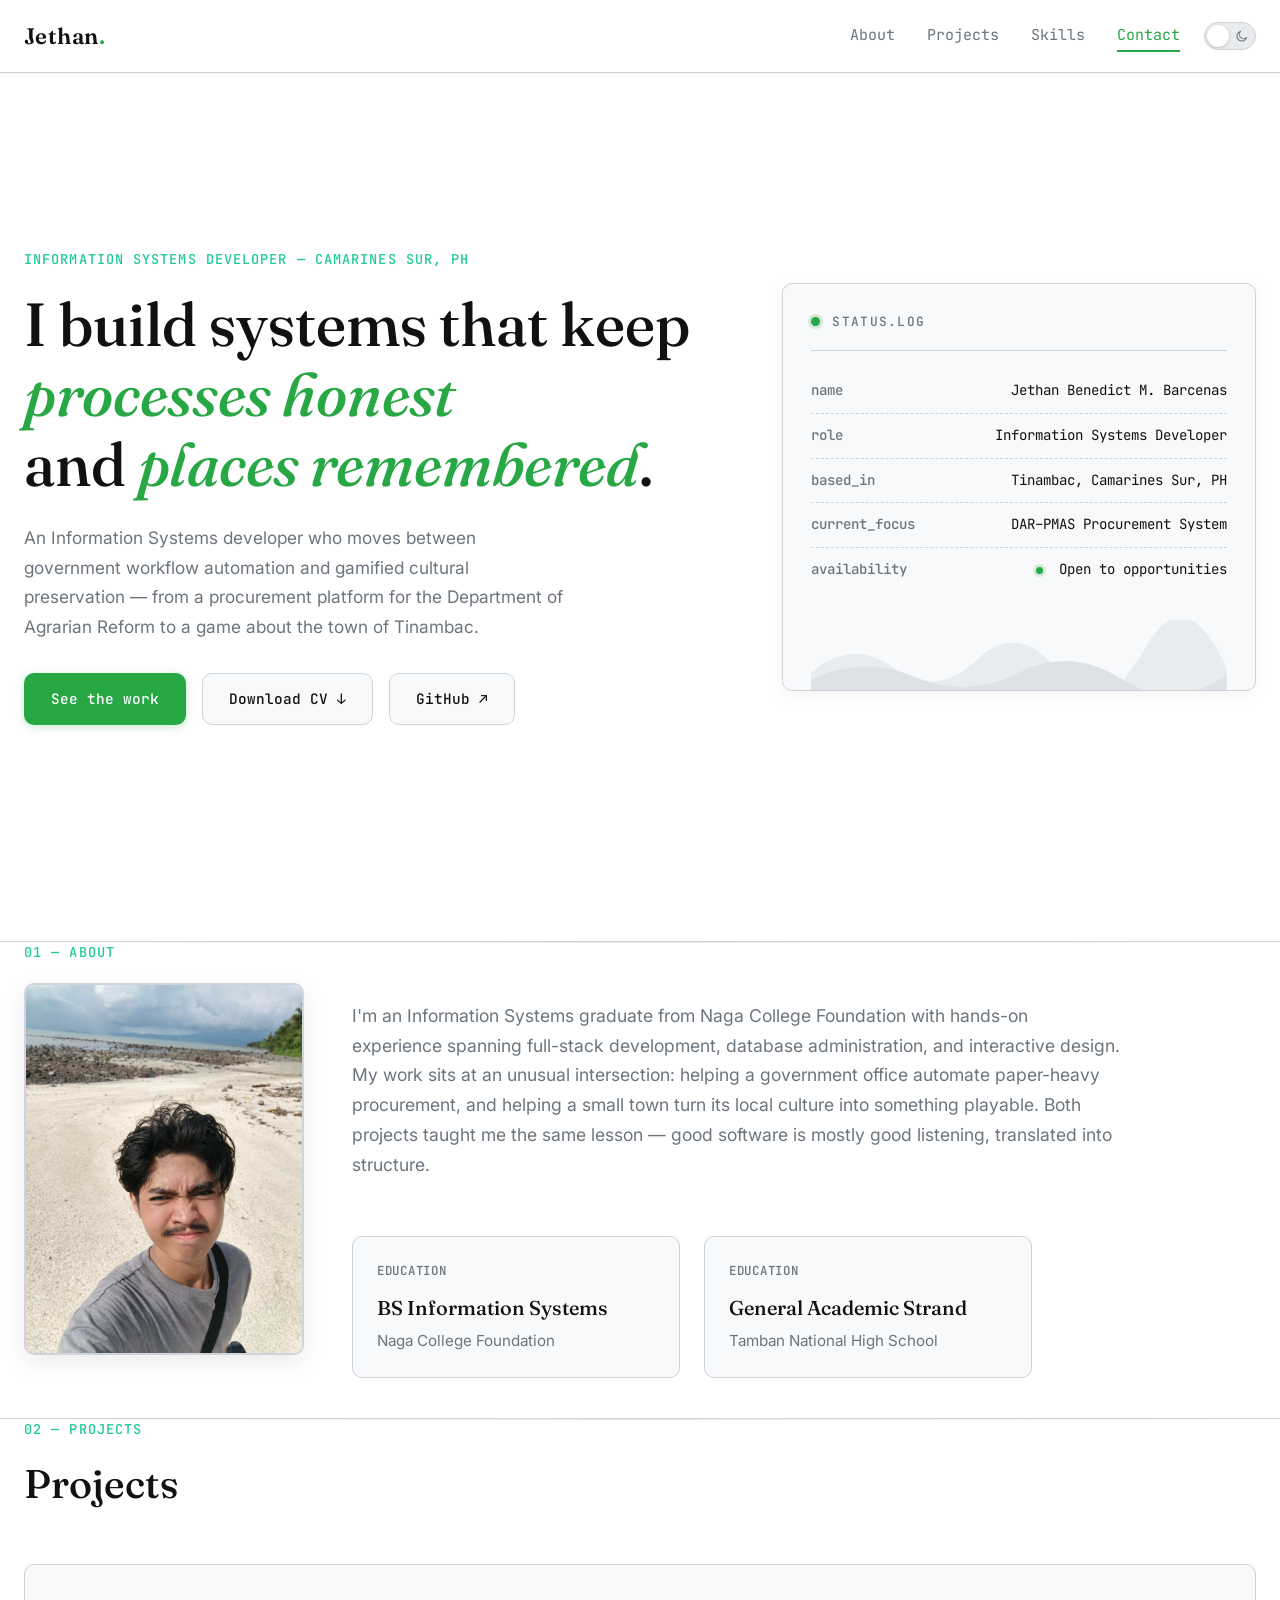
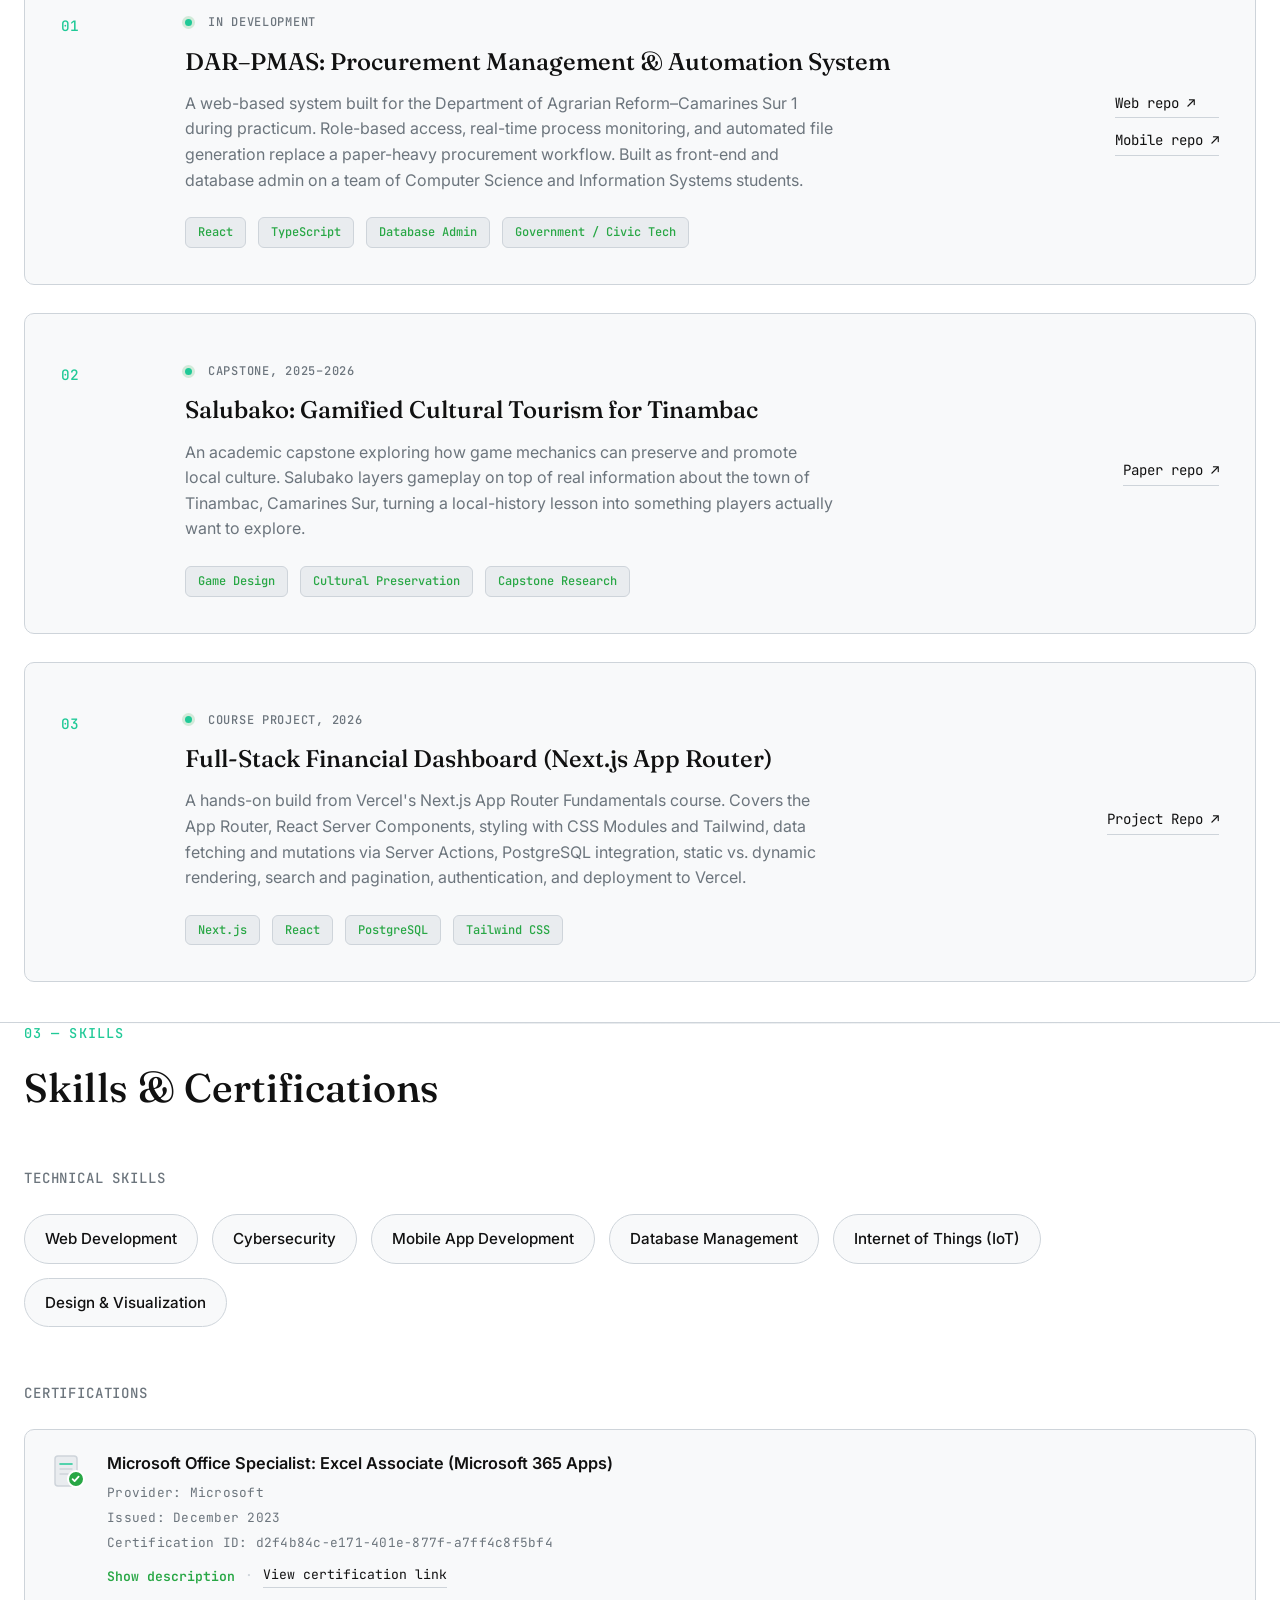
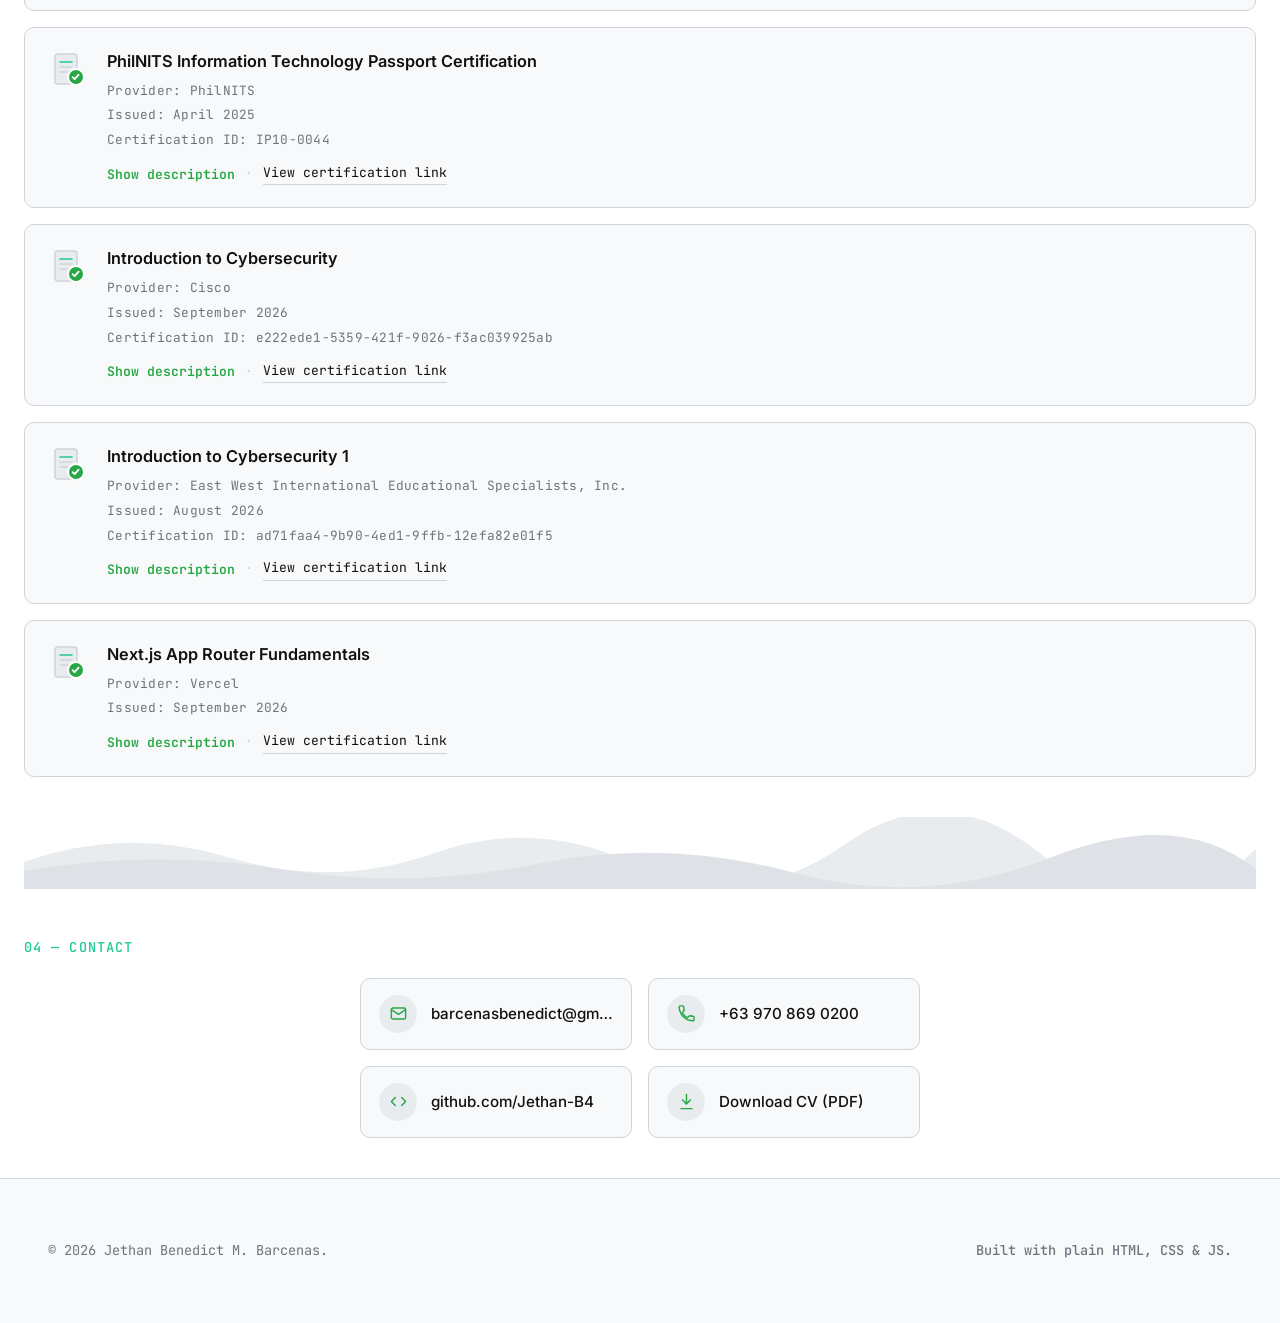
==== commit d6130f71: "Added light/dark mode" ====
--- a/index.html
+++ b/index.html
@@ -3,6 +3,26 @@
 <head>
   <meta charset="UTF-8" />
   <meta name="viewport" content="width=device-width, initial-scale=1.0" />
+
+  <!--
+    Sets the light/dark theme BEFORE the stylesheets paint, so there's no
+    flash of the wrong theme. Priority: a saved choice from the switch
+    (localStorage) > the device's own light/dark setting. Kept inline and
+    tiny on purpose — this has to run synchronously, before <link> below.
+  -->
+  <script>
+    (function () {
+      try {
+        var saved = localStorage.getItem("theme");
+        var theme = saved || (window.matchMedia("(prefers-color-scheme: dark)").matches ? "dark" : "light");
+        document.documentElement.setAttribute("data-theme", theme);
+      } catch (e) {
+        /* localStorage/matchMedia unavailable — styles.css still falls back
+           to @media (prefers-color-scheme) on its own */
+      }
+    })();
+  </script>
+
   <title>Jethan Benedict Barcenas — Information Systems Developer</title>
   <meta name="description" content="Portfolio of Jethan Benedict M. Barcenas, an Information Systems developer building civic and cultural software from Camarines Sur, Philippines." />
 
@@ -25,16 +45,34 @@
     <div class="wrap header-inner">
       <a href="#top" class="brand">Jethan<span class="brand-dot">.</span></a>
 
-      <nav class="nav" id="nav">
-        <a href="#about">About</a>
-        <a href="#work">Projects</a>
-        <a href="#skills">Skills</a>
-        <a href="#contact">Contact</a>
-      </nav>
-
-      <button class="nav-toggle" id="navToggle" aria-label="Toggle navigation" aria-expanded="false">
-        <span></span><span></span><span></span>
-      </button>
+      <div class="header-right">
+        <nav class="nav" id="nav">
+          <a href="#about">About</a>
+          <a href="#work">Projects</a>
+          <a href="#skills">Skills</a>
+          <a href="#contact">Contact</a>
+        </nav>
+
+        <!--
+          aria-checked is a placeholder here — script.js sets the real value
+          from the theme the inline script above already chose, the instant
+          the page loads (before the user can interact with anything).
+        -->
+        <button type="button" class="theme-toggle" id="themeToggle" role="switch" aria-checked="false" aria-label="Switch to dark mode">
+          <svg class="theme-icon theme-icon-sun" viewBox="0 0 24 24" fill="none" stroke="currentColor" stroke-width="1.8" stroke-linecap="round" stroke-linejoin="round" aria-hidden="true">
+            <circle cx="12" cy="12" r="4"></circle>
+            <path d="M12 2v2M12 20v2M4.2 4.2l1.4 1.4M18.4 18.4l1.4 1.4M2 12h2M20 12h2M4.2 19.8l1.4-1.4M18.4 5.6l1.4-1.4"></path>
+          </svg>
+          <svg class="theme-icon theme-icon-moon" viewBox="0 0 24 24" fill="none" stroke="currentColor" stroke-width="1.8" stroke-linecap="round" stroke-linejoin="round" aria-hidden="true">
+            <path d="M20 14.5A8.5 8.5 0 1 1 9.5 4a6.5 6.5 0 0 0 10.5 10.5z"></path>
+          </svg>
+          <span class="theme-toggle-thumb" aria-hidden="true"></span>
+        </button>
+
+        <button class="nav-toggle" id="navToggle" aria-label="Toggle navigation" aria-expanded="false">
+          <span></span><span></span><span></span>
+        </button>
+      </div>
     </div>
   </header>
 
@@ -81,7 +119,7 @@
           </div>
           <div class="status-item">
             <dt>current_focus</dt>
-            <dd>Employment opportunities</dd>
+            <dd>DAR&ndash;PMAS Procurement System</dd>
           </div>
           <div class="status-item">
             <dt>availability</dt>
--- a/styles/styles.css
+++ b/styles/styles.css
@@ -1,6 +1,17 @@
 /* =========================================================
    DESIGN TOKENS
    Edit the values below to re-theme the entire site.
+
+   Light is the default (:root). Dark is defined twice, on
+   purpose:
+     1. @media (prefers-color-scheme: dark), scoped to
+        :root:not([data-theme]) — auto-applies dark for anyone
+        whose OS/browser asks for it, as long as they haven't
+        used the switch yet (or have JS disabled).
+     2. :root[data-theme="dark"] — set by the inline script in
+        <head> (and updated by the switch in script.js), and
+        always wins once present since it's more specific than
+        the media query above.
    ========================================================= */
 :root {
   /* Colors */
@@ -17,6 +28,7 @@
   --accent-soft: #5cb85c;
   --accent-2: #20c997;      /* teal green */
 
+  --header-bg: rgba(255, 255, 255, 0.9);
 
   /* Type */
   --font-display: "Fraunces", Georgia, serif;
@@ -26,6 +38,49 @@
   /* Layout */
   --wrap: 100%;
   --radius: 10px;
+}
+
+@media (prefers-color-scheme: dark) {
+  :root:not([data-theme]) {
+    --bg: #0e1210;
+    --surface: #171c19;
+    --surface-2: #212724;
+    --surface-3: #2b322e;
+    --border: #333b36;
+
+    --text: #f1f3f1;
+    --text-muted: #9aa39d;
+
+    --accent: #34c759;
+    --accent-soft: #57d576;
+    --accent-2: #2fe0ae;
+
+    --header-bg: rgba(14, 18, 16, 0.85);
+  }
+}
+
+:root[data-theme="dark"] {
+  --bg: #0e1210;
+  --surface: #171c19;
+  --surface-2: #212724;
+  --surface-3: #2b322e;
+  --border: #333b36;
+
+  --text: #f1f3f1;
+  --text-muted: #9aa39d;
+
+  --accent: #34c759;
+  --accent-soft: #57d576;
+  --accent-2: #2fe0ae;
+
+  --header-bg: rgba(14, 18, 16, 0.85);
+}
+
+/* Smooth cross-fade when the switch is used — scoped to a class JS adds
+   only after the first paint, so the initial theme never visibly transitions in */
+.theme-transition,
+.theme-transition * {
+  transition: background-color 0.25s ease, border-color 0.25s ease, color 0.25s ease, box-shadow 0.25s ease !important;
 }
 
 /* =========================================================
@@ -86,7 +141,7 @@
   position: sticky;
   top: 0;
   z-index: 50;
-  background: rgba(255, 255, 255, 0.9);
+  background: var(--header-bg);
   backdrop-filter: blur(12px);
   border-bottom: 1px solid var(--border);
   box-shadow: 0 1px 0 rgba(0, 0, 0, 0.03);
@@ -155,6 +210,61 @@
   display: block;
   transition: background 0.2s ease;
 }
+
+/* Groups nav + theme switch + burger on the right, so header-inner only
+   needs to space two things (brand, this group) instead of juggling three */
+.header-right {
+  display: flex;
+  align-items: center;
+  gap: 24px;
+}
+
+/* ---------- Theme switch (light/dark) ---------- */
+.theme-toggle {
+  position: relative;
+  flex-shrink: 0;
+  width: 52px;
+  height: 28px;
+  padding: 3px;
+  border-radius: 999px;
+  background: var(--surface-2);
+  border: 1px solid var(--border);
+  cursor: pointer;
+  transition: background 0.2s ease, border-color 0.2s ease;
+}
+.theme-toggle:hover { border-color: var(--accent); }
+
+.theme-toggle-thumb {
+  position: absolute;
+  top: 2px;
+  left: 2px;
+  width: 22px;
+  height: 22px;
+  border-radius: 50%;
+  background: var(--bg);
+  box-shadow: 0 1px 3px rgba(0, 0, 0, 0.2);
+  transform: translateX(0);
+  transition: transform 0.25s ease, background 0.25s ease;
+}
+.theme-toggle[aria-checked="true"] .theme-toggle-thumb {
+  transform: translateX(24px);
+}
+
+.theme-icon {
+  position: absolute;
+  top: 50%;
+  width: 14px;
+  height: 14px;
+  transform: translateY(-50%);
+  color: var(--text-muted);
+  transition: color 0.2s ease;
+  pointer-events: none;
+}
+.theme-icon-sun { left: 6px; }
+.theme-icon-moon { right: 6px; }
+
+.theme-toggle[aria-checked="false"] .theme-icon-sun { color: var(--accent); }
+.theme-toggle[aria-checked="true"] .theme-icon-moon { color: var(--accent-2); }
 
 /* =========================================================
    HERO
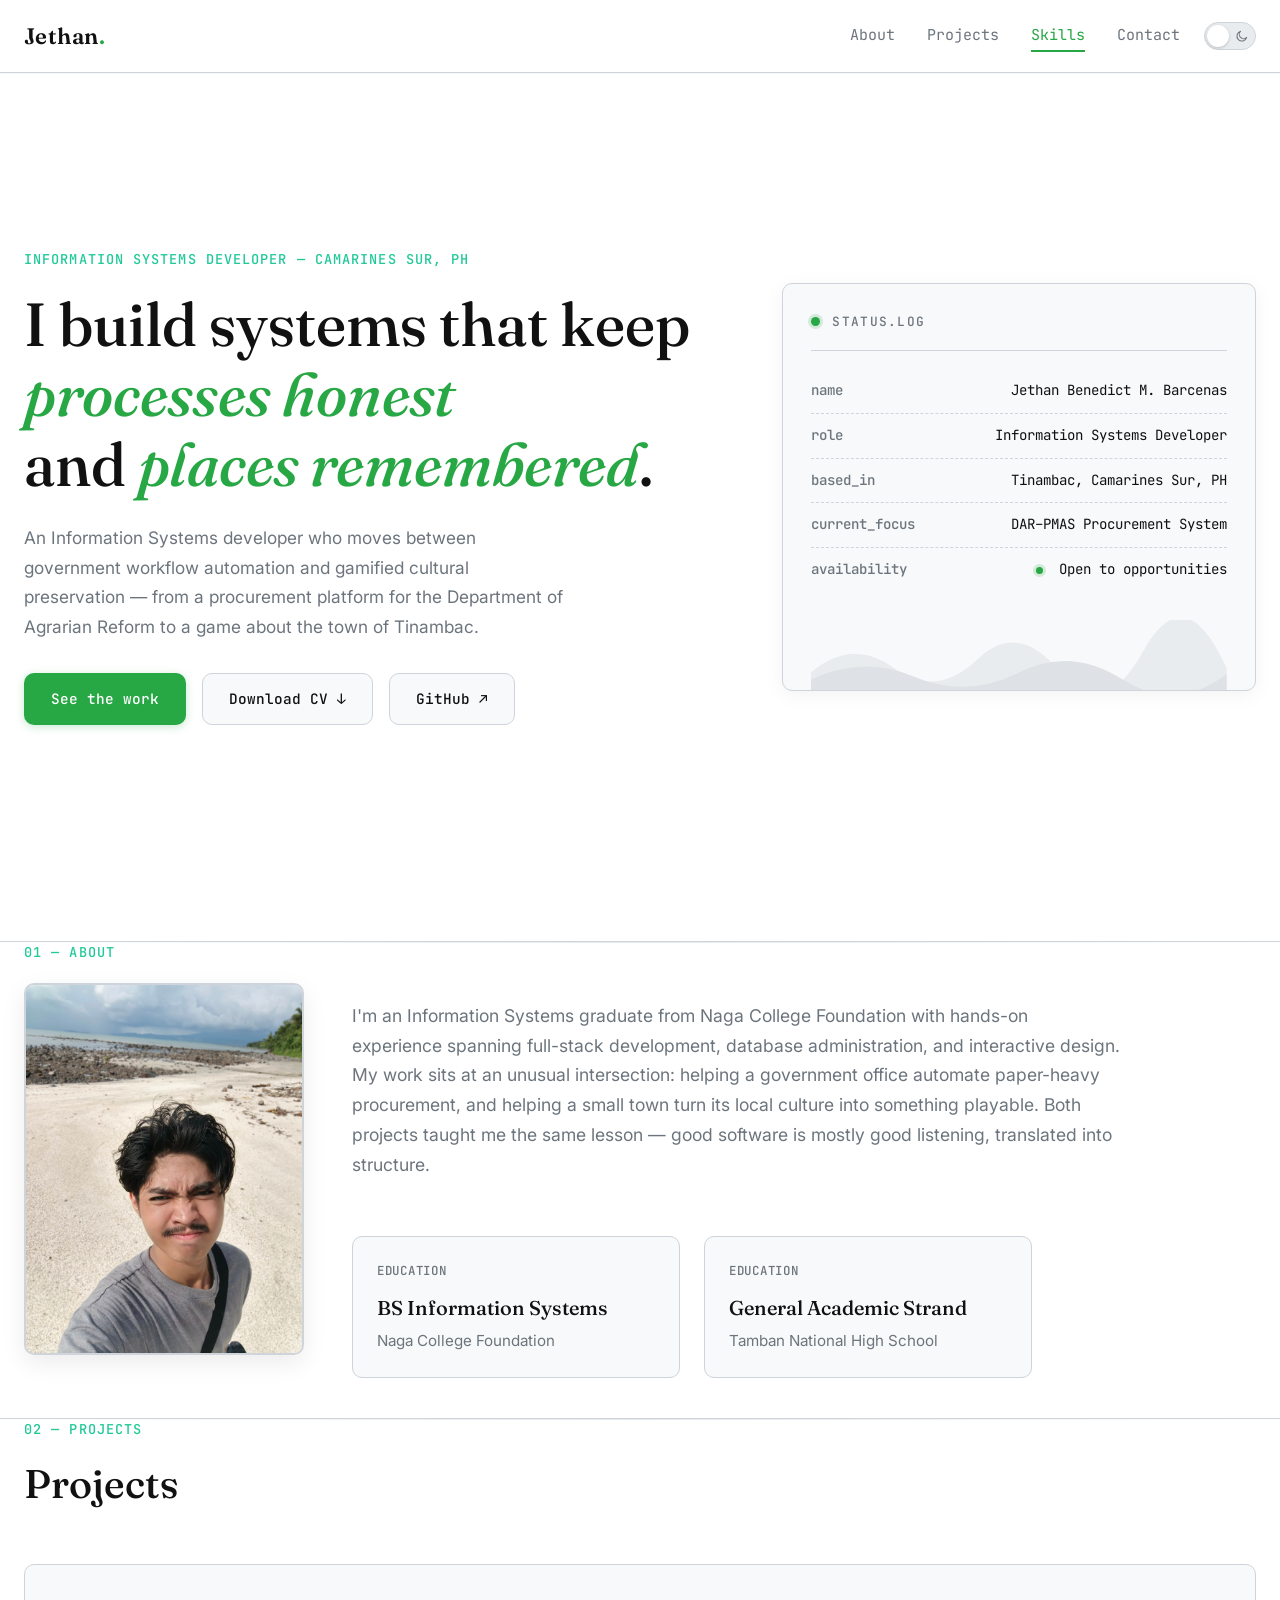
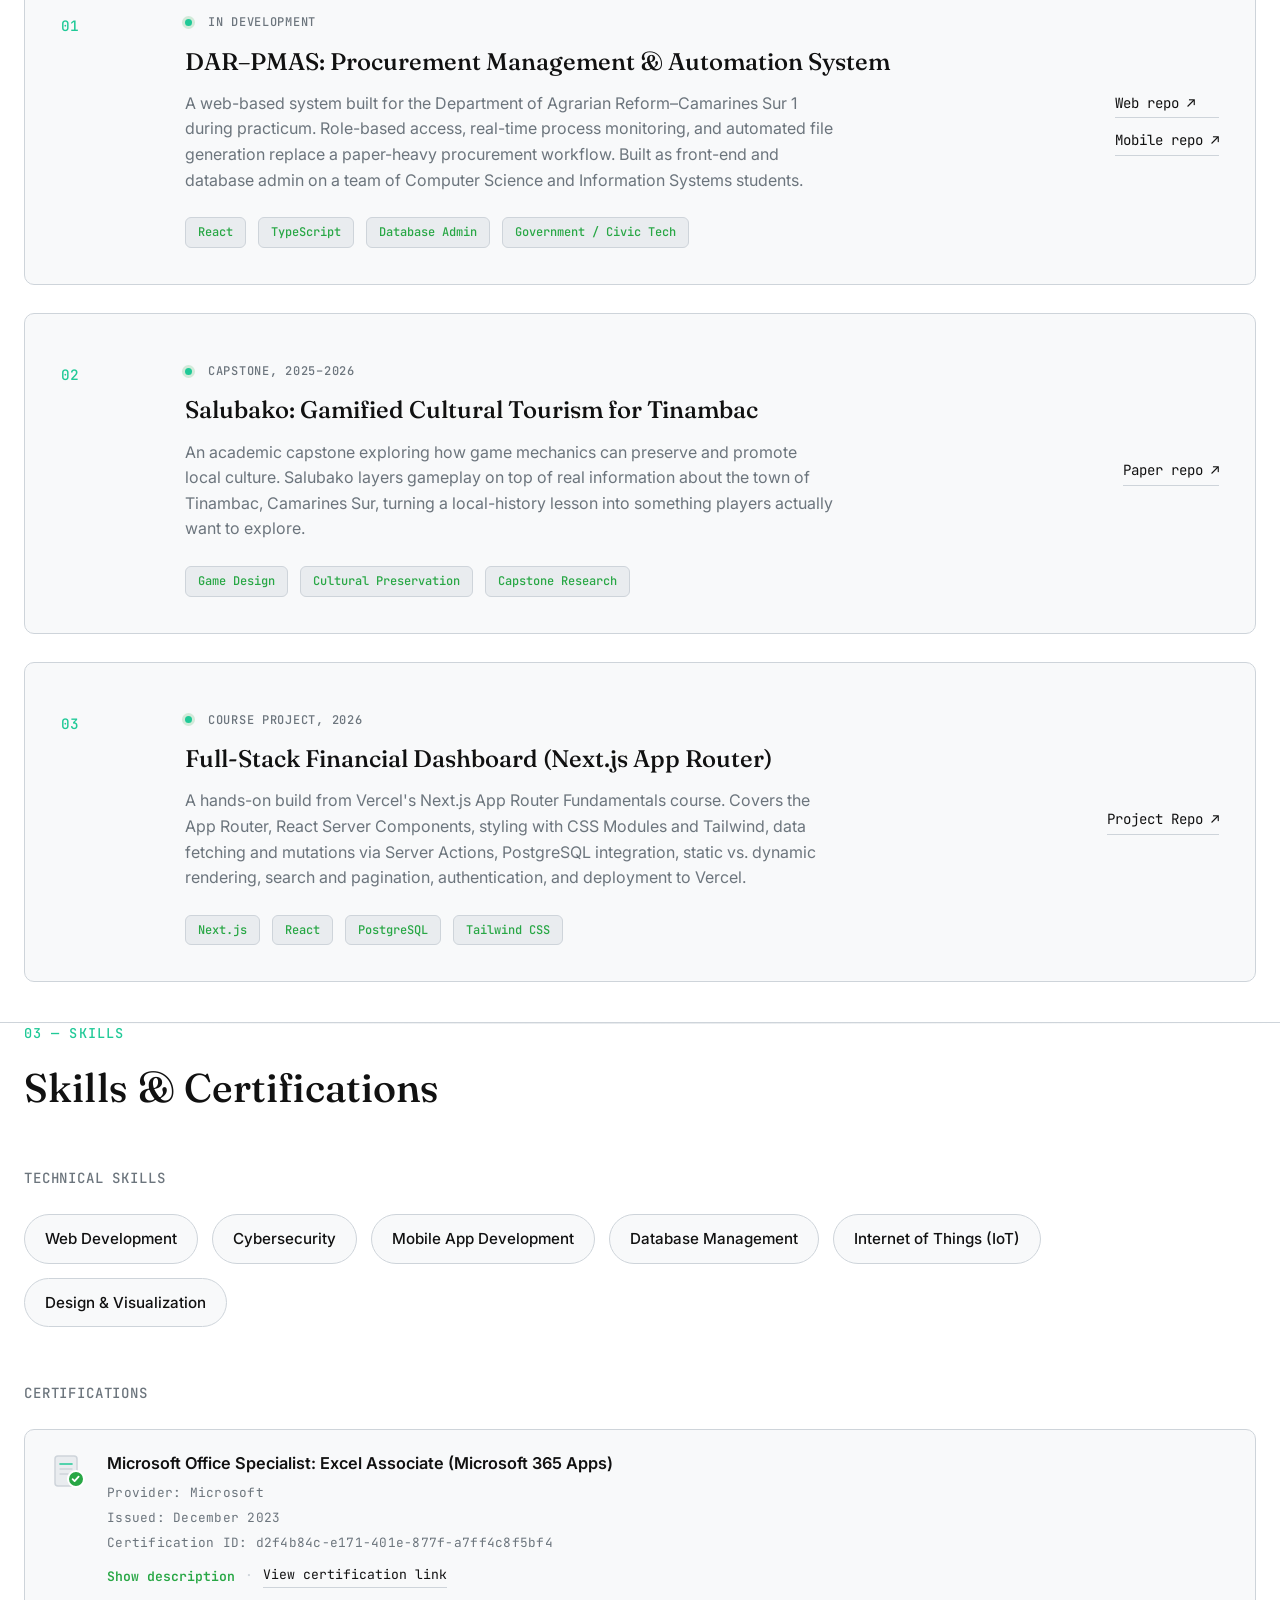
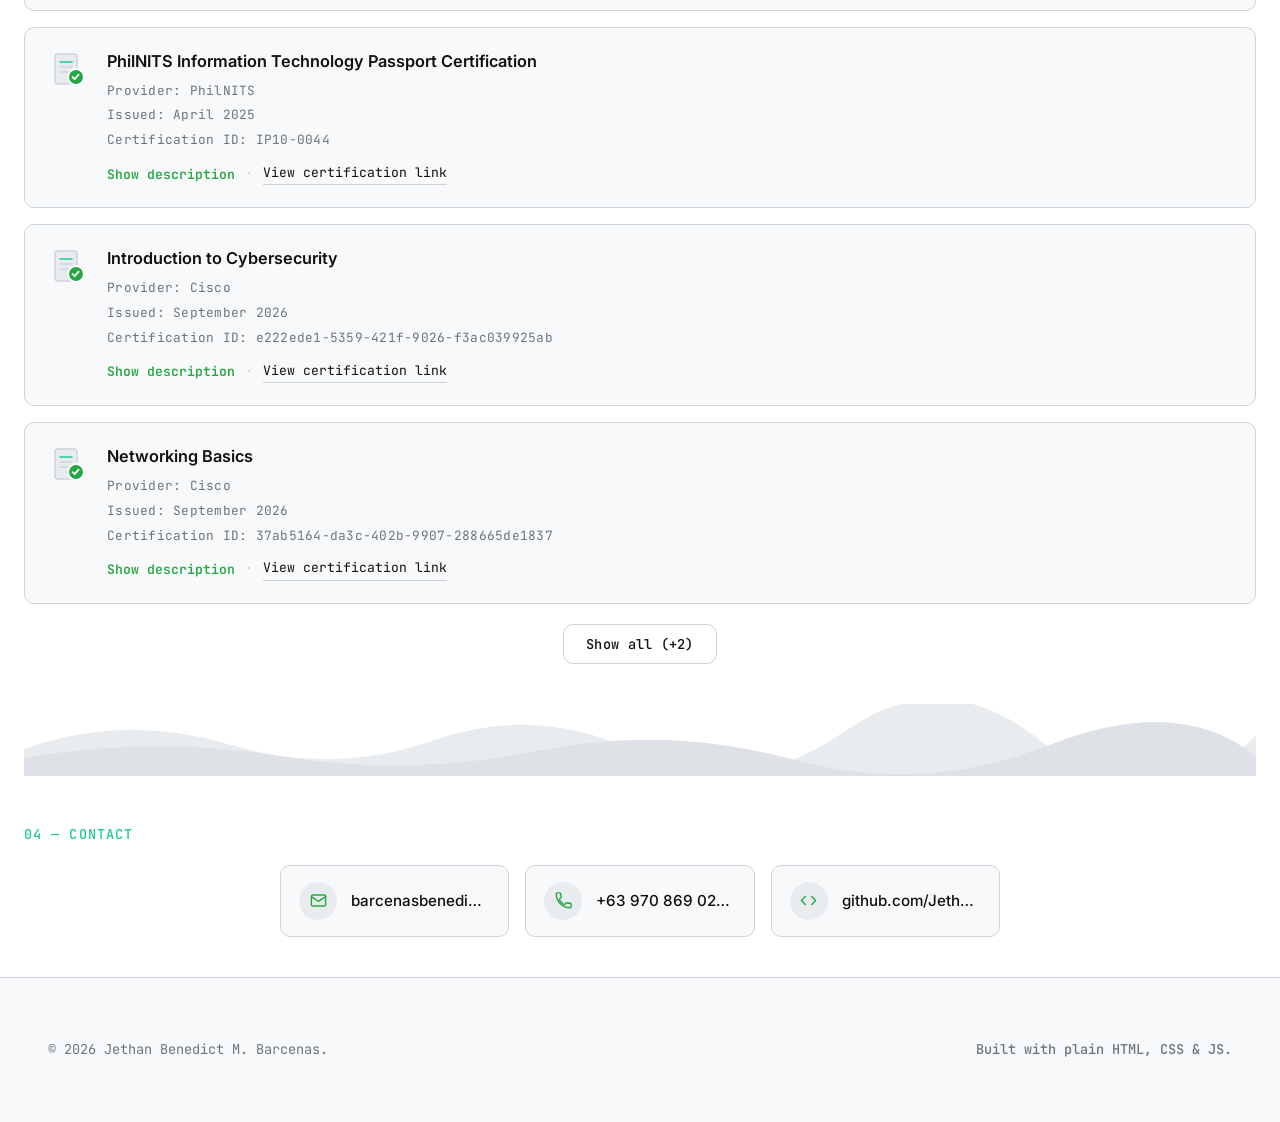
==== commit eef60fb7: "New Cert, Adjusted Certs layout" ====
--- a/index.html
+++ b/index.html
@@ -187,8 +187,14 @@
         </div>
         <div class="skills-col">
           <p class="skills-col-title">Certifications</p>
-          <!-- Edit CERTS array in script.js to change these -->
+          <!-- Edit CERTS array in script.js to change these. Only the first
+               4 render visible; script.js hides the rest behind the
+               show-all button below (hidden here until it knows there's
+               actually more than 4 to show). -->
           <ul class="stamp-list" id="certList"></ul>
+          <button type="button" class="cert-show-all" id="certShowAllBtn" aria-controls="certList" aria-expanded="false" hidden>
+            Show all
+          </button>
         </div>
       </div>
     </section>
@@ -207,8 +213,9 @@
       <p class="section-label">04 — Contact</p>
 
       <!-- Icon-led, not label-led: each item's old text label ("Email",
-           "Phone", "GitHub", "Resume") is kept as a screen-reader-only
-           name next to its icon, with only the value shown visually. -->
+           "Phone", "GitHub") is kept as a screen-reader-only name next to
+           its icon, with only the value shown visually. Resume/Download CV
+           removed from here — it's already in the hero actions above. -->
       <div class="contact-compact-grid">
         <button class="contact-icon-link" id="emailBtn" type="button">
           <span class="contact-icon" aria-hidden="true">
@@ -240,18 +247,6 @@
           </span>
           <span class="sr-only">GitHub:</span>
           <span class="contact-icon-value">github.com/Jethan-B4</span>
-        </a>
-
-        <a class="contact-icon-link" href="ats-cv.pdf" download="Jethan-Barcenas-CV.pdf">
-          <span class="contact-icon" aria-hidden="true">
-            <svg viewBox="0 0 24 24" fill="none" stroke="currentColor" stroke-width="1.8" stroke-linecap="round" stroke-linejoin="round">
-              <path d="M12 3v12"></path>
-              <path d="M7 10l5 5 5-5"></path>
-              <path d="M5 21h14"></path>
-            </svg>
-          </span>
-          <span class="sr-only">Resume:</span>
-          <span class="contact-icon-value">Download CV (PDF)</span>
         </a>
       </div>
     </section>
--- a/styles/styles.css
+++ b/styles/styles.css
@@ -763,6 +763,32 @@
 }
 .cert-desc[hidden] { display: none; }
 
+/* .cert-card sets display:flex itself, so the [hidden] attribute needs an
+   explicit override here — otherwise the card stays visible despite it */
+.cert-card[hidden] { display: none; }
+
+.cert-show-all {
+  display: block;
+  margin: 20px auto 0;
+  background: none;
+  border: 1px solid var(--border);
+  border-radius: var(--radius);
+  padding: 10px 22px;
+  color: var(--text);
+  font-family: var(--font-mono);
+  font-size: 0.85rem;
+  font-weight: 500;
+  letter-spacing: 0.02em;
+  cursor: pointer;
+  transition: border-color 0.2s ease, color 0.2s ease, background 0.2s ease;
+}
+.cert-show-all:hover {
+  border-color: var(--accent);
+  color: var(--accent);
+  background: var(--surface);
+}
+.cert-show-all[hidden] { display: none; }
+
 /* =========================================================
    CONTACT
    A compact, icon-led block instead of the old headline + five
@@ -789,9 +815,11 @@
 
 .contact-compact-grid {
   display: grid;
-  grid-template-columns: repeat(2, minmax(0, 1fr));
+  /* 3 items (Email, Phone, GitHub) — one row on wide screens.
+     Collapses to a single column below 860px, see media query. */
+  grid-template-columns: repeat(3, minmax(0, 1fr));
   gap: 16px;
-  max-width: 560px;
+  max-width: 720px;
   margin: 0 auto;
 }
 
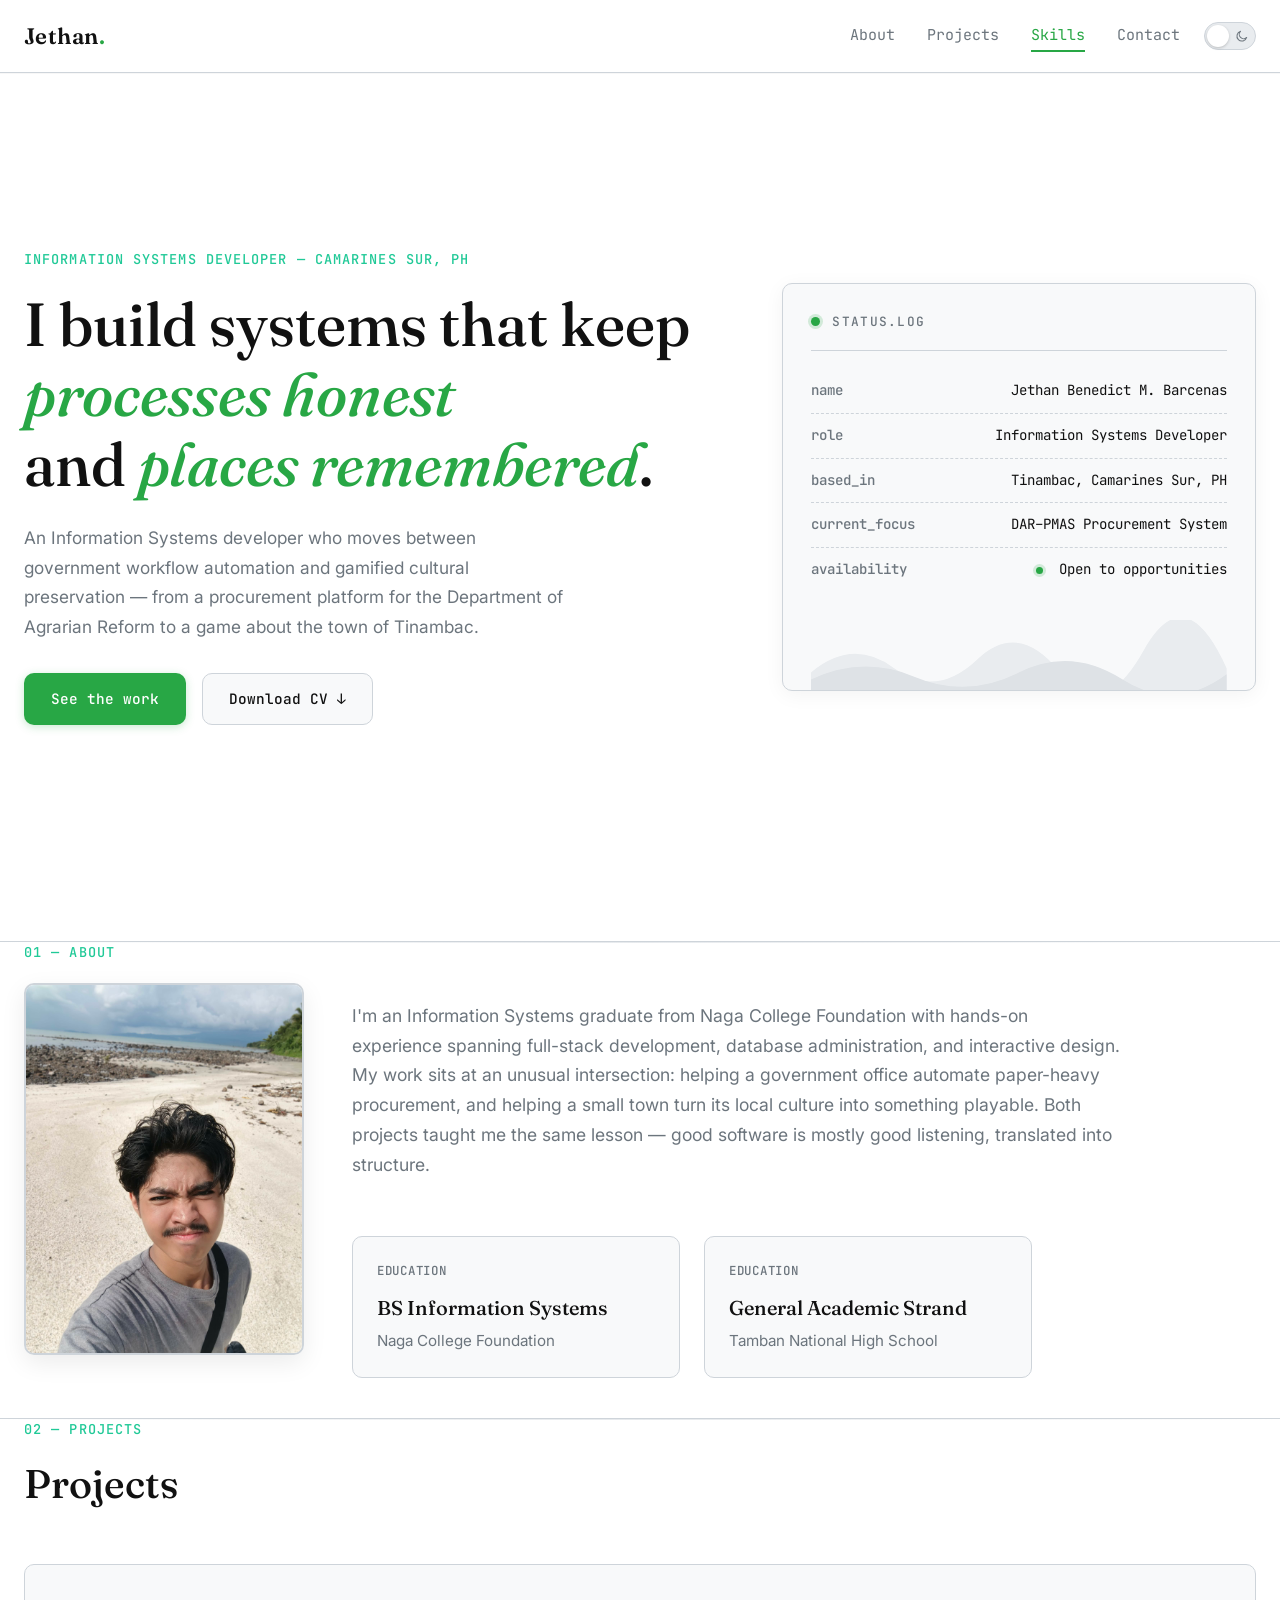
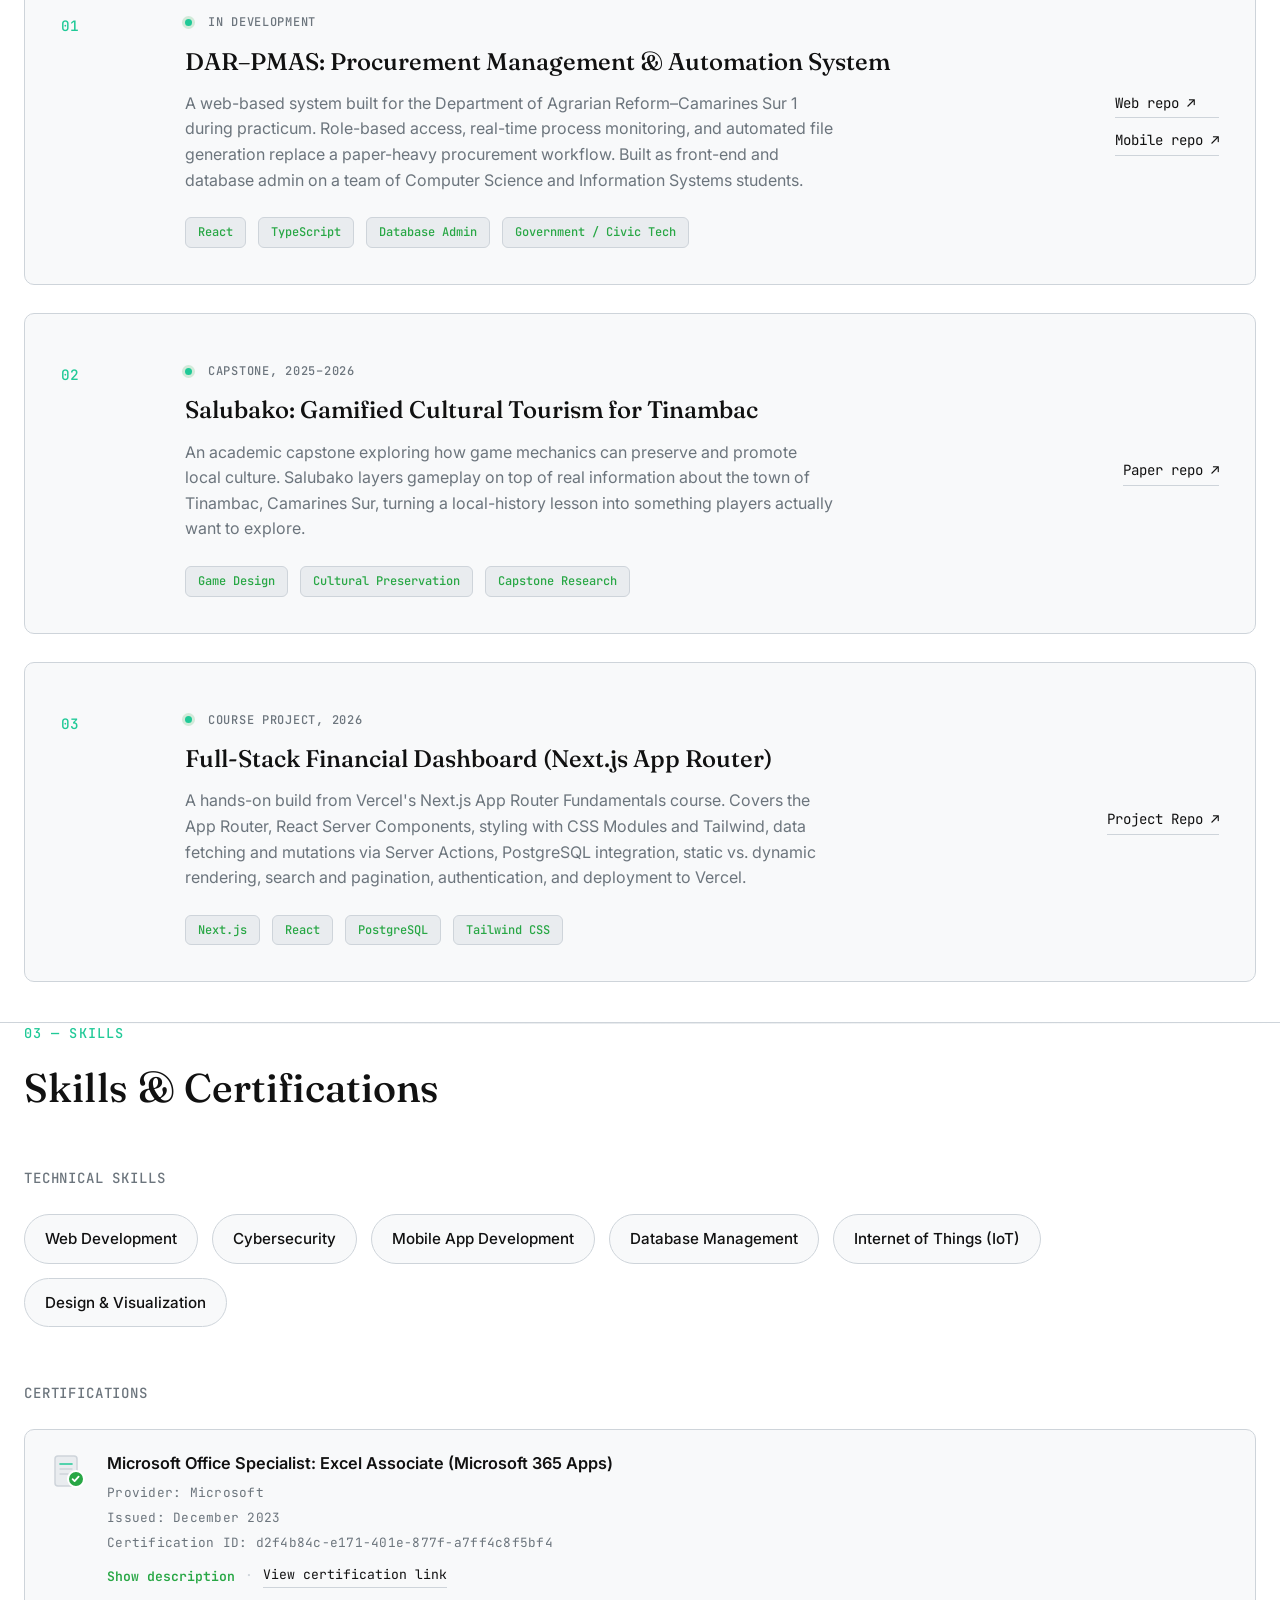
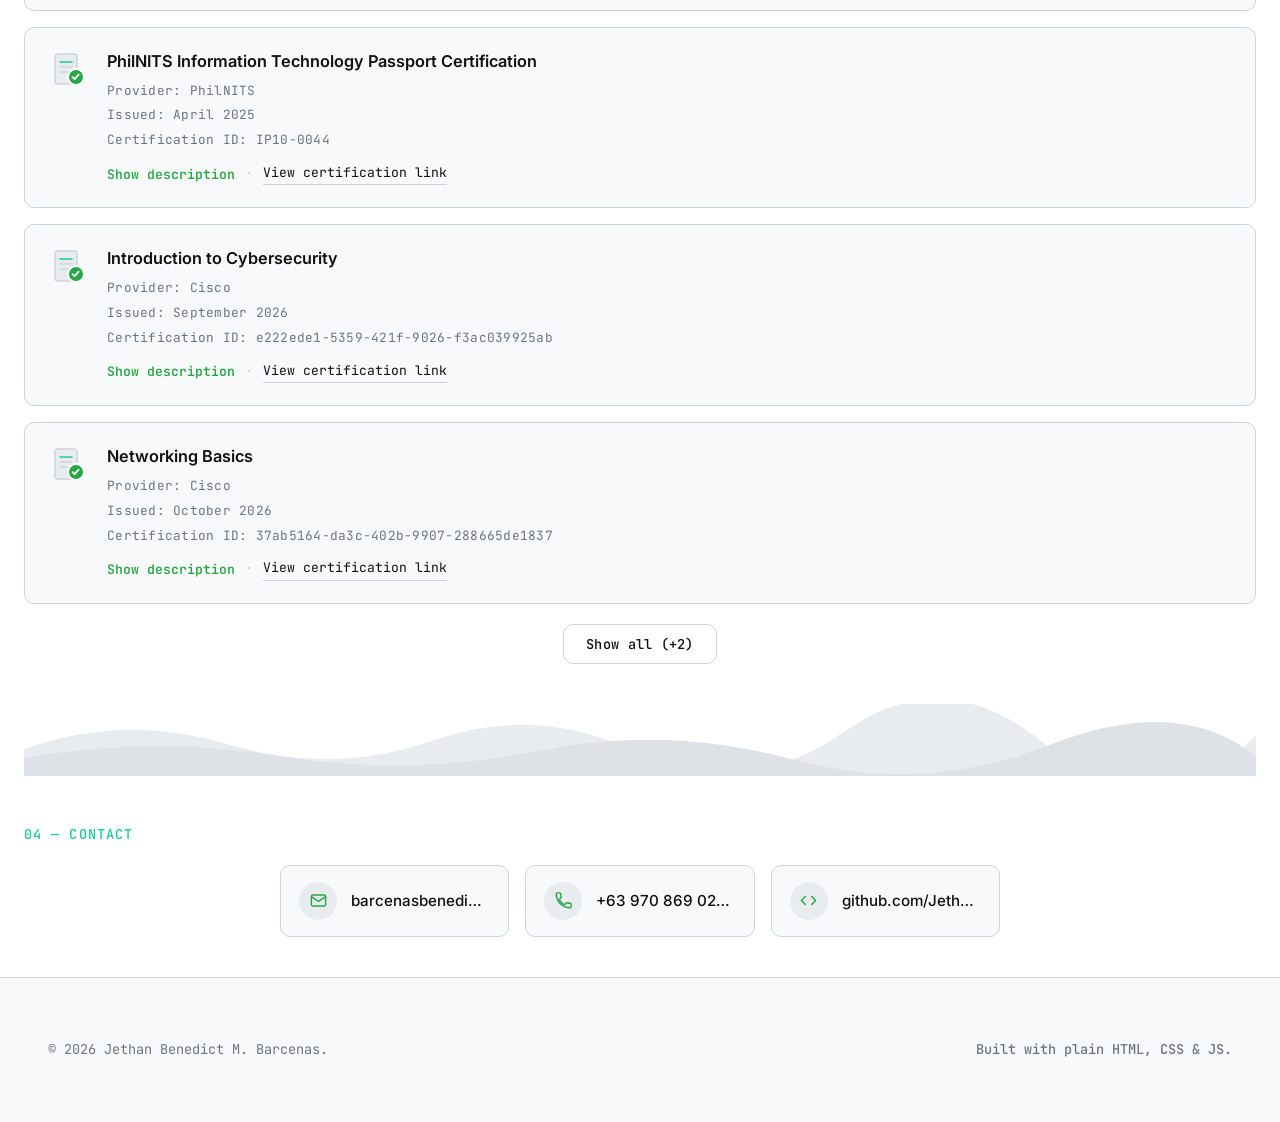
==== commit 701eb3dc: "Minor Changes (Github button, Cert date)" ====
--- a/index.html
+++ b/index.html
@@ -94,7 +94,7 @@
         <div class="hero-actions">
           <a href="#work" class="btn btn-primary">See the work</a>
           <a href="/public/ats-cv.pdf" download="Jethan-Barcenas-CV.pdf" class="btn btn-ghost">Download CV ↓</a>
-          <a href="https://github.com/Jethan-B4" target="_blank" rel="noopener" class="btn btn-ghost">GitHub ↗</a>
+          <!-- <a href="https://github.com/Jethan-B4" target="_blank" rel="noopener" class="btn btn-ghost">GitHub ↗</a> -->
         </div>
       </div>
 
